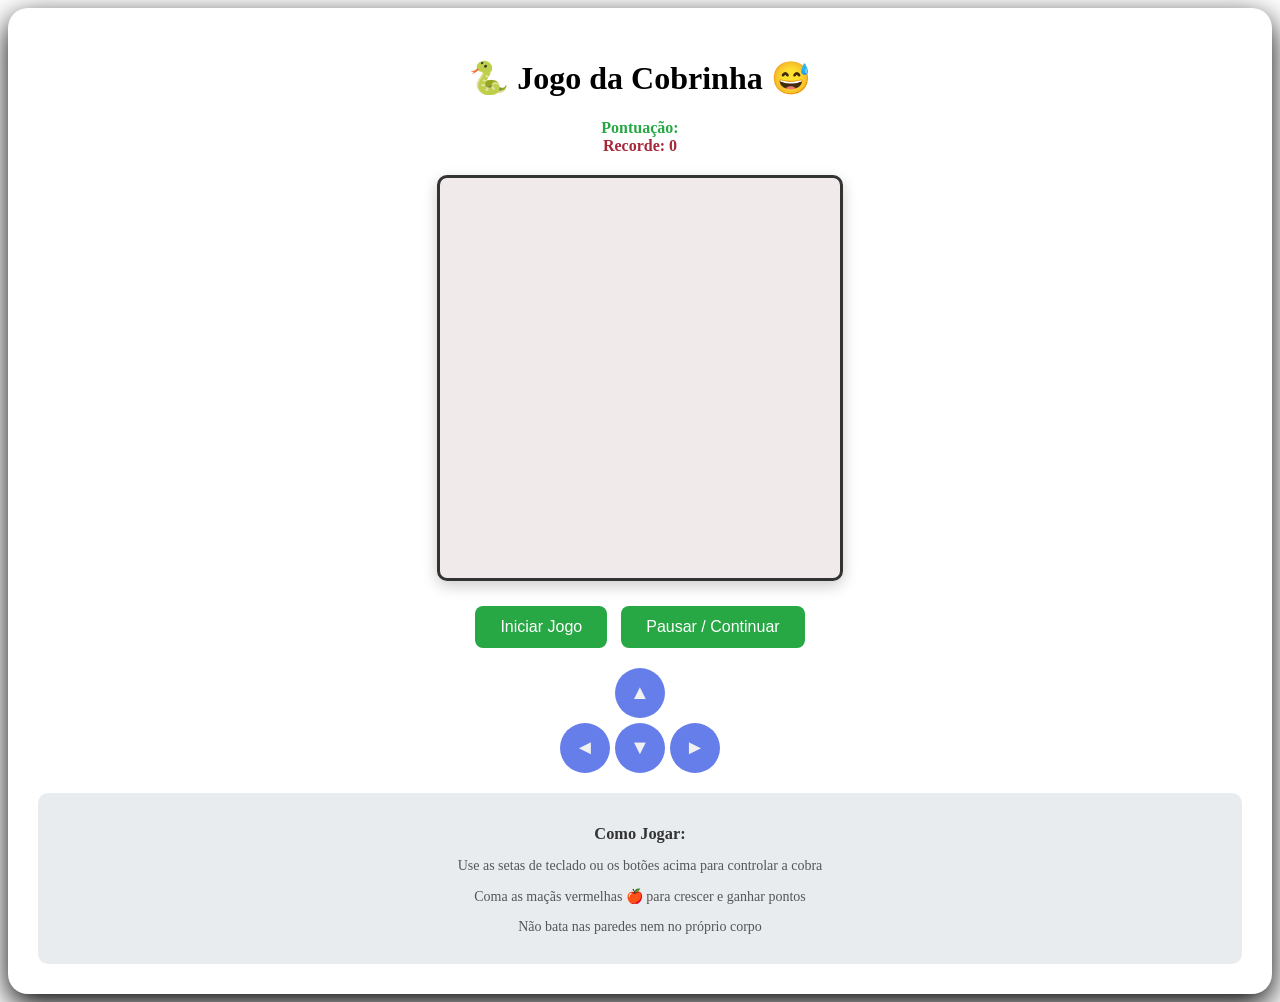
==== index.html @ 37aa1ed7 "ajustes visuais" ====
<!DOCTYPE html>

<html lang="pt-br">
    <head>
        <meta charset="UTF-8">
        <!--
             <meta charset> Define o conjunto de caracteres (enconding) 
             da página. UTF-8 garante que acentos e caracteres especiais
             apareçam corretamente.
        -->
        <meta name="viewport" content="width=device-width, initial-scale=1.0">
        
        <!--
        <meta viewport>:  esta tag é imortante para sites que devem funcionar
        em dispositivos móveis (celular). width-device -> garate que a
        largura da página vai ser adaptar à largura do dispositivo.
        initial-scale=1 -> não aplica zoom automático ao abrir a página. 
        Sem ela o celular vai tentar mostrar a página como se fosse um computador
        -->
        <title>Jogo da Cobrinha</title>

        <!--
        Estilos e CSS vão ficar abaixo desta linha - Próxima Aual
        -->

        <style>

            .container {
              text-align: center;  
              background-color: rgb(255, 255, 255);
              padding: 30px;
              border-radius: 20px;
              box-shadow: 0px 10px 30px black;
            }

            .info {
                font-size: 1em;
            }

            .pontuacao {
                font-weight: bold;
                color: #28a745;
            }

            .recorde {
                font-weight: bold;
                color: #a72839;  
            }

            #canvas{
                border: 3px solid #333;
                border-radius:  10px;
                background-color: #f1eaea;
                display: block;
                margin: 20px auto;
                box-shadow: 0px 5px 15px rgba(0, 0, 0, 0.2);
            }

            .controles {
                margin-top: 20px;
            }

            button {
                
                font-size: 16px;
                cursor: pointer;
                background-color: #28A745;

                padding: 12px 25px;
                color: white;
                border: none;
                border-radius: 8px;
                margin: 5px;
                transition: all 0.3s ease;
            }

            .teclas{
                display: grid;
                grid-template-columns: repeat(3, 50px);
                gap: 5px;
                justify-content: center;
                margin: 15px auto;
            }

            .tecla{
                width: 50px;
                height: 50px;
                background-color: #667eea;
                color: #F0F0F0;
                border: none;
                cursor: pointer;
                border-radius: 45px;
                font-size: 20px;
                display: flex;
                align-items: center;
                justify-content: center;
                font-weight: bold;
            }

            .tecla:active{
                background-color: #a72839;
            }

            .tecla.vazio{
                background-color: transparent;
                cursor: default;
            }

            .instrucoes {
                margin-top: 20px;
                padding: 15px;
                background-color: #e9ecef;
                border-radius: 10px;
                font-size: 14px;
                color: #555;
            }

            .instrucoes h3 {
                margin-bottom: 10px;
                color: #333;
            }

            /*   
            MEDIA QUERY - adaptação para celular
            É como definir renders diferentes para exibição em cinena (4K) vs 
            Celular na vertical
            */
            @media (max-width: 600px){
                h1 {
                    font-size: 1.8em;
                }
                .info {
                    font-size: 1em;
                }
            }

        </style>
    </head>
    <body>

        <div  class="container">
            <h1>&#128013;  Jogo da Cobrinha &#128517;</h1>

            <div class="info">

                <div class="pontuacao">
                    Pontuação: <span id="pontos"> </span>
                </div>

                <div class="recorde">
                    Recorde: <span id="recorde"> </span>
                </div>

            </div>
            <canvas id="canvas" width="400" height="400">
                <!--
                
                <canvas>: é um elemento especial para desenho 2D ou 3D. Por si só,
                é apenas um retângulo vazio. O JavaScript vai usar o "contexto 2D" 
                para desenhar a cobra, e comida, etc
                -->

            </canvas>

            <div  class="controles">
                
                <button onclick="iniciarJogo()">Iniciar Jogo</button>
                <button onclick="pausarJogo()">Pausar / Continuar</button>

            </div>

            <div class="teclas">

                <div class="tecla vazio"></div>
                <div class="tecla" onclick="mudarDirecao('cima')" >&#9650;</div>
                <div class="tecla vazio"></div>
                <div class="tecla" onclick="mudarDirecao('esquerda')" >&#9668;</div>
                <div class="tecla" onclick="mudarDirecao('baixo')" >&#9660;</div>
                <div class="tecla" onclick="mudarDirecao('direita')" >&#9658;</div>

            </div>

            <div class="instrucoes">
                <h3>Como Jogar:</h3>
                <p>Use as setas de teclado ou os botões acima para controlar a cobra</p>
                <p>Coma as maçãs vermelhas &#127822; para crescer e ganhar pontos</p>
                <p>Não bata nas paredes nem no próprio corpo</p>
            </div>

        </div>

        <script>

            //=============================
            // CONFIGURAÇÕES DO JOGO
            //=============================
            const canvas = document.getElementById('canvas');
            const ctx = canvas.getContext('2d');
            // tamanho de cada quadrado no jogo
            const tamanhoQuadrado = 20;
            // quantos quadrados cabem na largura e altura do espaço 2D
            const quantidadeQuadrados = canvas.width / tamanhoQuadrado;

            //============================
            // Variáveis do Jogo
            //============================
            let cobra;              // Array (vetor) que guarda as posições da cobra
            let direcao;            // Direção atual da cobra
            let proximaDirecao;     // Próxima direção (evita viradas impossíveis)
            let comida;             // Posição da comida
            let pontos;             // Pontuação atual
            let recorde;            // Melhor pontuação
            let jogoAtivo;          // Se o jogo está rodando
            let jogoPausado;        // Se o jogo está pausado
            let intervaloJogo;      // Controla a velocidade do jogo

            //==============================
            // Carregar recorde do Navegador
            //==============================
            recorde = localStorage.getItem('recordeCobrinha') || 0;
            document.getElementById('recorde').textContent = recorde;

            //==============================
            // Função para inicar o Jogo
            //==============================
            function iniciarJogo(){
                cobra = [
                    { x: 10, y: 10},
                    { x: 9,  y: 10},
                    { x: 8,  y: 10},
                ];

                direcao = 'direita';
                proximaDirecao = 'direita';
                pontos = 0;
                jogoAtivo = true;
                jogoPausado = false;

                document.getElementById('pontos').textContent = pontos;

                gerarComida();

                //Limpar o intervalo anterior se existir
                if(intervaloJogo){
                    clearInterval(intervaloJogo);
                }

                //executa a função atualizarJogo a cada 100 milisegundos
                intervaloJogo = setInterval(atualizarJogo, 400);
            }


            //===================================
            // FUNÇÃO PRINCIPAL DO JOGO ( LOOP )
            //===================================
            function atualizarJogo(){
               if(!jogoAtivo || jogoPausado){
                    return;
               }

               direcao = proximaDirecao;
                
               let cabeca = {...cobra[0]} 

               //Mover a cabeça na direção atual
               switch(direcao){
                    case 'cima':
                        cabeca.y--;
                        break;
                    
                    case 'baixo':
                        cabeca.y++;
                        break;

                    case 'esquerda':
                        cabeca.x--;
                        break;

                    case 'direita':
                        cabeca.x++;
                        break;
               }

               // verificar colisão com paredes (esquerda ou direita)
               if(cabeca.x < 0 || cabeca.x >= quantidadeQuadrados){
                    fimDeJogo();
                    return;
               }

               //verificar colisão com paredes (cima ou abaixo)
                if(cabeca.y < 0 || cabeca.y >= quantidadeQuadrados){
                    fimDeJogo();
                    return;
               }

               // verifica colisão com o próprio corpo
               for(let i = 0;  i < cobra.length; i++){
                    let pedacoCorpo = cobra[i];
                    
                     if(cabeca.x === pedacoCorpo.x && cabeca.y === pedacoCorpo.y){
                        fimDeJogo();
                        return;
                    }
               }

               // adiciona nova cabeça
               cobra.unshift(cabeca);
               if(cabeca.x === comida.x && cabeca.y === comida.y){
                    pontos = pontos + 1;

                    atualizarPainelPontos();
                    gerarComida();
               }else{
                  cobra.pop();
               }
               desenhar();                
            }

            //============================
            // ATUALIZA OS VALORES DO PAINEL DE PONTUAÇÃO + RECORD
            //============================
            function atualizarPainelPontos(){
                document.getElementById('pontos').textContent = pontos;
                atualizarRecordePontuacao();
            }

            //============================
            // ATUALIZA OS VALORES DO RECORD DE PONTUAÇÃO
            //============================
            function atualizarRecordePontuacao(){
                if(pontos > recorde){
                    document.getElementById('recorde').textContent = pontos;
                    localStorage.setItem('recordeCobrinha', pontos);
                }
            }
            
            
            //============================
            // FIM DE JOGO
            //============================
            function fimDeJogo(){
                jogoAtivo = false;
                
                clearInterval(intervaloJogo);

                //Desenhar mensagm de FIM DE JOGO
                ctx.fillStyle = 'rgba(0, 0, 0, 0.7)';
                ctx.fillRect(0, 0, canvas.width, canvas.height);

                ctx.fillStyle = 'white';
                ctx.font = 'bold 40px Arial';
                ctx.textAlign = 'center';
                ctx.fillText('FIM DE JOGO', canvas.width / 2, canvas.height / 2);

                ctx.font = '20px Arial';
                ctx.fillText(`Pontuação: ${pontos}`, canvas.width / 2, (canvas.height / 2) + 50);
            }

            //=============================
            //FUNÇÃO PARA DESENHAR OS ELEMENTOS VISUAIS DO JOGO
            //=============================
            function desenhar(){
                // PASSO 1
                //Limpar o fundo do Canvas
                ctx.fillStyle = '#f0f0f0';
                ctx.fillRect(0, 0, canvas.width, canvas.height);

                // PASSO 2
                // Desenhar a grade (linhas de referência)
                ctx.strokeStyle = '#e0e0e0';
                ctx.lineWidth = 0.5;

                for(let i = 0; i <= quantidadeQuadrados; i++){
                        //Linha vertical
                        ctx.beginPath();
                        ctx.moveTo(i * tamanhoQuadrado, 0);
                        ctx.lineTo(i * tamanhoQuadrado, canvas.height);
                        ctx.stroke();

                        //Linha horizontal
                        ctx.beginPath();
                        ctx.moveTo(0, i * tamanhoQuadrado);
                        ctx.lineTo(canvas.width, i * tamanhoQuadrado);
                        ctx.stroke();
                } 

                // ----- PASSO 3: Desenhar a cobra ---------------------
                // forEach: outra forma de percorrer um array
                // "Para cada pedaço da cobra, faça..."
                cobra.forEach( (pedaco, indice) => {

                    let cor_do_pedaco = '#4CAF50';
                    if(indice === 0){
                        cor_do_pedaco = '#2d5016';
                    }
                    ctx.fillStyle = cor_do_pedaco;

                    ctx.fillRect(
                        pedaco.x * tamanhoQuadrado + 1,
                        pedaco.y * tamanhoQuadrado + 1,
                        tamanhoQuadrado -2,
                        tamanhoQuadrado -2
                    );

                    //Brilho (efeito de luz) - pequeno retangulo branco semi-transparente
                    ctx.fillStyle = 'rgba(255, 255, 255, 0.3)';
                    ctx.fillRect(
                        pedaco.x * tamanhoQuadrado + 2,
                        pedaco.y * tamanhoQuadrado + 2,
                        tamanhoQuadrado / 2,
                        tamanhoQuadrado / 2
                    );
                });


               //----  PASSO 4 - Desenhar a comida (círculo vermelho)
               ctx.fillStyle = '#dc3545';
               ctx.beginPath();
               ctx.arc(
                    comida.x * tamanhoQuadrado + tamanhoQuadrado / 2,
                    comida.y * tamanhoQuadrado + tamanhoQuadrado / 2,
                    tamanhoQuadrado / 2 - 2,
                    0,
                    Math.PI * 2
               );

                ctx.fill();
            }

            //=============================
            //==== GERAR COMIDA
            //=============================
            function gerarComida(){
                let posicaoValida = false;

                while(!posicaoValida){
                    //gera uma posição aleatória para a comida
                    comida = {
                        x : Math.floor(Math.random() * quantidadeQuadrados),
                        y : Math.floor(Math.random() * quantidadeQuadrados)
                    }

                    //verificar se a comida não está em cima da cobra
                    posicaoValida = true;
                    
                    for(let pedaco of cobra){
                        if(comida.x === pedaco.x && comida.y === pedaco.y ){
                            posicaoValida = false;
                            break;
                        }
                    }
                }
            }

            //============================
            //=====  MUDA A DIREÇÃO DA COBRA - CIMA, BAIXO, ESQUE, DIREI
            //=============================
            function mudarDirecao(novaDirecao){
              
                if(novaDirecao === 'cima'    &&  direcao !== 'baixo'){
                    proximaDirecao = 'cima';
                }

                if(novaDirecao === 'baixo'    &&  direcao !== 'cima'){
                    proximaDirecao = 'baixo';
                }

                if(novaDirecao === 'esquerda'    &&  direcao !== 'direita'){
                    proximaDirecao = 'esquerda';
                }

                if(novaDirecao === 'direita'    &&  direcao !== 'esquerda'){
                    proximaDirecao = 'direita';
                }
            }
            

            //============================
            //==== PAUSAR O JOGO
            //============================
            function pausarJogo(){
                if(!jogoAtivo){
                    return;
                }

                jogoPausado = !jogoPausado;

                if(jogoPausado){
                    clearInterval(intervaloJogo);

                    ctx.fillStyle = 'rgba(0, 0, 0, 0.7)';
                    ctx.fillRect(0, 0, canvas.width, canvas.height);

                    ctx.fillStyle = 'white';
                    ctx.font = '30px Arial';
                    ctx.textAlign = 'center';
                    ctx.fillText('PAUSADO!', canvas.width/2, canvas.height/2); 
                    
                }else{
                    intervaloJogo = setInterval(atualizarJogo, 400);
                }
            }

            //===========================
            //==== CONTROLE DE TECLADO
            //===========================
           document.addEventListener('keydown', function(event){
               
                if(event.key === 'ArrowDown'){
                    event.preventDefault();
                    mudarDirecao('baixo');
                }else if(event.key === 'ArrowUp'){
                    event.preventDefault();
                    mudarDirecao('cima');
                }else if(event.key === 'ArrowLeft'){
                    event.preventDefault();
                    mudarDirecao('esquerda');
                }else if(event.key === 'ArrowRight'){
                    event.preventDefault();
                    mudarDirecao('direita');
                }else if(event.key === ' '){
                    event.preventDefault();
                    pausarJogo();
                }
           });


        </script>

    </body>
</html>
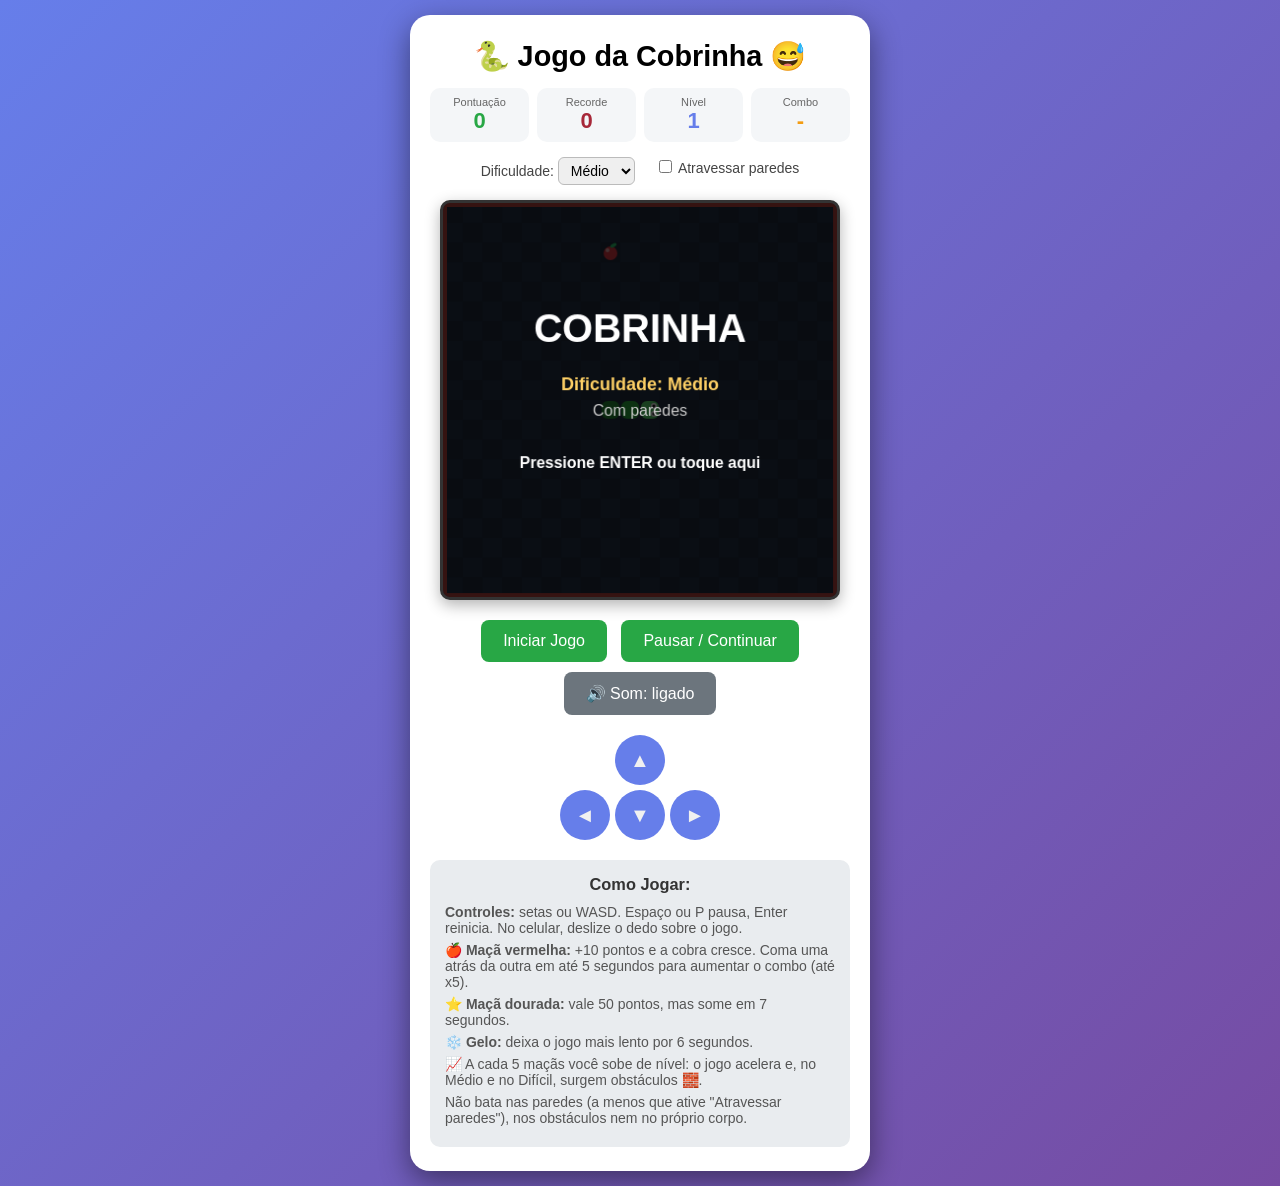
==== commit 96faeb5a: "versão claude code" ====
--- a/index.html
+++ b/index.html
@@ -3,78 +3,141 @@
 <html lang="pt-br">
     <head>
         <meta charset="UTF-8">
+        <meta name="viewport" content="width=device-width, initial-scale=1.0">
         <!--
-             <meta charset> Define o conjunto de caracteres (enconding) 
-             da página. UTF-8 garante que acentos e caracteres especiais
-             apareçam corretamente.
-        -->
-        <meta name="viewport" content="width=device-width, initial-scale=1.0">
-        
-        <!--
-        <meta viewport>:  esta tag é imortante para sites que devem funcionar
-        em dispositivos móveis (celular). width-device -> garate que a
-        largura da página vai ser adaptar à largura do dispositivo.
-        initial-scale=1 -> não aplica zoom automático ao abrir a página. 
-        Sem ela o celular vai tentar mostrar a página como se fosse um computador
+        <meta viewport>: importante para sites que funcionam em celular.
+        width=device-width -> a largura da página acompanha a do dispositivo.
+        initial-scale=1    -> sem zoom automático ao abrir a página.
         -->
         <title>Jogo da Cobrinha</title>
 
-        <!--
-        Estilos e CSS vão ficar abaixo desta linha - Próxima Aual
-        -->
-
         <style>
 
+            * {
+                box-sizing: border-box;
+            }
+
+            body {
+                margin: 0;
+                padding: 15px;
+                min-height: 100vh;
+                font-family: 'Segoe UI', Arial, sans-serif;
+                background: linear-gradient(135deg, #667eea, #764ba2);
+                display: flex;
+                justify-content: center;
+                align-items: flex-start;
+            }
+
             .container {
-              text-align: center;  
-              background-color: rgb(255, 255, 255);
-              padding: 30px;
-              border-radius: 20px;
-              box-shadow: 0px 10px 30px black;
-            }
-
+                width: 100%;
+                max-width: 460px;
+                text-align: center;
+                background-color: rgb(255, 255, 255);
+                padding: 24px 20px;
+                border-radius: 20px;
+                box-shadow: 0px 10px 30px rgba(0, 0, 0, 0.45);
+            }
+
+            h1 {
+                margin: 0 0 15px;
+                font-size: 1.8em;
+            }
+
+            /* ---------- PAINEL DE INFORMAÇÕES ---------- */
             .info {
-                font-size: 1em;
-            }
-
-            .pontuacao {
+                display: grid;
+                grid-template-columns: repeat(4, 1fr);
+                gap: 8px;
+            }
+
+            .card {
+                background-color: #f4f6f8;
+                border-radius: 10px;
+                padding: 8px 4px;
+                display: flex;
+                flex-direction: column;
+            }
+
+            .card .rotulo {
+                font-size: 11px;
+                color: #666;
+            }
+
+            .card .valor {
+                font-size: 22px;
                 font-weight: bold;
-                color: #28a745;
-            }
-
-            .recorde {
-                font-weight: bold;
-                color: #a72839;  
-            }
-
-            #canvas{
+            }
+
+            .pontuacao .valor { color: #28a745; }
+            .recorde   .valor { color: #a72839; }
+            .nivel     .valor { color: #667eea; }
+            .combo     .valor { color: #f39c12; }
+
+            /* ---------- CONFIGURAÇÕES ---------- */
+            .config {
+                display: flex;
+                flex-wrap: wrap;
+                justify-content: center;
+                gap: 10px 20px;
+                margin-top: 15px;
+                font-size: 14px;
+                color: #444;
+            }
+
+            .config select {
+                padding: 4px 8px;
+                border-radius: 6px;
+                border: 1px solid #bbb;
+                font-size: 14px;
+            }
+
+            /* ---------- CANVAS ---------- */
+            #canvas {
+                width: 100%;
+                max-width: 400px;
+                height: auto;
+                aspect-ratio: 1 / 1;
                 border: 3px solid #333;
-                border-radius:  10px;
-                background-color: #f1eaea;
+                border-radius: 10px;
+                background-color: #1f2d3d;
                 display: block;
-                margin: 20px auto;
-                box-shadow: 0px 5px 15px rgba(0, 0, 0, 0.2);
-            }
-
+                margin: 15px auto;
+                box-shadow: 0px 5px 15px rgba(0, 0, 0, 0.3);
+                touch-action: none;   /* permite deslizar o dedo sem rolar a página */
+            }
+
+            /* ---------- BOTÕES ---------- */
             .controles {
-                margin-top: 20px;
+                margin-top: 10px;
             }
 
             button {
-                
                 font-size: 16px;
                 cursor: pointer;
                 background-color: #28A745;
-
-                padding: 12px 25px;
+                padding: 12px 22px;
                 color: white;
                 border: none;
                 border-radius: 8px;
                 margin: 5px;
-                transition: all 0.3s ease;
-            }
-
-            .teclas{
+                transition: all 0.2s ease;
+            }
+
+            button:hover {
+                filter: brightness(1.1);
+            }
+
+            button:focus-visible {
+                outline: 3px solid #667eea;
+                outline-offset: 2px;
+            }
+
+            button.secundario {
+                background-color: #6c757d;
+            }
+
+            /* ---------- TECLADO NA TELA ---------- */
+            .teclas {
                 display: grid;
                 grid-template-columns: repeat(3, 50px);
                 gap: 5px;
@@ -82,30 +145,33 @@
                 margin: 15px auto;
             }
 
-            .tecla{
+            .tecla {
                 width: 50px;
                 height: 50px;
+                padding: 0;
+                margin: 0;
                 background-color: #667eea;
                 color: #F0F0F0;
-                border: none;
-                cursor: pointer;
                 border-radius: 45px;
                 font-size: 20px;
                 display: flex;
                 align-items: center;
                 justify-content: center;
                 font-weight: bold;
-            }
-
-            .tecla:active{
+                touch-action: manipulation;
+                user-select: none;
+            }
+
+            .tecla:active {
                 background-color: #a72839;
             }
 
-            .tecla.vazio{
+            .tecla.vazio {
                 background-color: transparent;
                 cursor: default;
             }
 
+            /* ---------- INSTRUÇÕES ---------- */
             .instrucoes {
                 margin-top: 20px;
                 padding: 15px;
@@ -113,24 +179,30 @@
                 border-radius: 10px;
                 font-size: 14px;
                 color: #555;
+                text-align: left;
             }
 
             .instrucoes h3 {
-                margin-bottom: 10px;
+                margin: 0 0 10px;
                 color: #333;
-            }
-
-            /*   
-            MEDIA QUERY - adaptação para celular
-            É como definir renders diferentes para exibição em cinena (4K) vs 
-            Celular na vertical
-            */
+                text-align: center;
+            }
+
+            .instrucoes p {
+                margin: 6px 0;
+            }
+
+            /* MEDIA QUERY - adaptação para celular */
             @media (max-width: 600px){
                 h1 {
-                    font-size: 1.8em;
-                }
-                .info {
-                    font-size: 1em;
+                    font-size: 1.5em;
+                }
+                .card .valor {
+                    font-size: 18px;
+                }
+                button {
+                    padding: 10px 16px;
+                    font-size: 15px;
                 }
             }
 
@@ -138,55 +210,69 @@
     </head>
     <body>
 
-        <div  class="container">
-            <h1>&#128013;  Jogo da Cobrinha &#128517;</h1>
+        <div class="container">
+            <h1>&#128013; Jogo da Cobrinha &#128517;</h1>
 
             <div class="info">
-
-                <div class="pontuacao">
-                    Pontuação: <span id="pontos"> </span>
+                <div class="card pontuacao">
+                    <span class="rotulo">Pontuação</span>
+                    <span class="valor" id="pontos">0</span>
                 </div>
-
-                <div class="recorde">
-                    Recorde: <span id="recorde"> </span>
+                <div class="card recorde">
+                    <span class="rotulo">Recorde</span>
+                    <span class="valor" id="recorde">0</span>
                 </div>
-
+                <div class="card nivel">
+                    <span class="rotulo">Nível</span>
+                    <span class="valor" id="nivel">1</span>
+                </div>
+                <div class="card combo">
+                    <span class="rotulo">Combo</span>
+                    <span class="valor" id="combo">-</span>
+                </div>
             </div>
-            <canvas id="canvas" width="400" height="400">
-                <!--
-                
-                <canvas>: é um elemento especial para desenho 2D ou 3D. Por si só,
-                é apenas um retângulo vazio. O JavaScript vai usar o "contexto 2D" 
-                para desenhar a cobra, e comida, etc
-                -->
-
-            </canvas>
-
-            <div  class="controles">
-                
-                <button onclick="iniciarJogo()">Iniciar Jogo</button>
-                <button onclick="pausarJogo()">Pausar / Continuar</button>
-
+
+            <div class="config">
+                <label>
+                    Dificuldade:
+                    <select id="dificuldade">
+                        <option value="facil">Fácil</option>
+                        <option value="medio" selected>Médio</option>
+                        <option value="dificil">Difícil</option>
+                    </select>
+                </label>
+                <label>
+                    <input type="checkbox" id="atravessar">
+                    Atravessar paredes
+                </label>
             </div>
 
+            <canvas id="canvas" width="400" height="400"></canvas>
+
+            <div class="controles">
+                <button id="btnIniciar">Iniciar Jogo</button>
+                <button id="btnPausar">Pausar / Continuar</button>
+                <button id="btnSom" class="secundario">&#128266; Som: ligado</button>
+            </div>
+
             <div class="teclas">
-
                 <div class="tecla vazio"></div>
-                <div class="tecla" onclick="mudarDirecao('cima')" >&#9650;</div>
+                <button class="tecla" data-dir="cima"     aria-label="Cima">&#9650;</button>
                 <div class="tecla vazio"></div>
-                <div class="tecla" onclick="mudarDirecao('esquerda')" >&#9668;</div>
-                <div class="tecla" onclick="mudarDirecao('baixo')" >&#9660;</div>
-                <div class="tecla" onclick="mudarDirecao('direita')" >&#9658;</div>
-
+                <button class="tecla" data-dir="esquerda" aria-label="Esquerda">&#9668;</button>
+                <button class="tecla" data-dir="baixo"    aria-label="Baixo">&#9660;</button>
+                <button class="tecla" data-dir="direita"  aria-label="Direita">&#9658;</button>
             </div>
 
             <div class="instrucoes">
                 <h3>Como Jogar:</h3>
-                <p>Use as setas de teclado ou os botões acima para controlar a cobra</p>
-                <p>Coma as maçãs vermelhas &#127822; para crescer e ganhar pontos</p>
-                <p>Não bata nas paredes nem no próprio corpo</p>
+                <p><strong>Controles:</strong> setas ou WASD. Espaço ou P pausa, Enter reinicia. No celular, deslize o dedo sobre o jogo.</p>
+                <p>&#127822; <strong>Maçã vermelha:</strong> +10 pontos e a cobra cresce. Coma uma atrás da outra em até 5 segundos para aumentar o combo (até x5).</p>
+                <p>&#11088; <strong>Maçã dourada:</strong> vale 50 pontos, mas some em 7 segundos.</p>
+                <p>&#10052;&#65039; <strong>Gelo:</strong> deixa o jogo mais lento por 6 segundos.</p>
+                <p>&#128200; A cada 5 maçãs você sobe de nível: o jogo acelera e, no Médio e no Difícil, surgem obstáculos &#129521;.</p>
+                <p>Não bata nas paredes (a menos que ative "Atravessar paredes"), nos obstáculos nem no próprio corpo.</p>
             </div>
-
         </div>
 
         <script>
@@ -196,334 +282,949 @@
             //=============================
             const canvas = document.getElementById('canvas');
             const ctx = canvas.getContext('2d');
-            // tamanho de cada quadrado no jogo
-            const tamanhoQuadrado = 20;
-            // quantos quadrados cabem na largura e altura do espaço 2D
-            const quantidadeQuadrados = canvas.width / tamanhoQuadrado;
-
-            //============================
-            // Variáveis do Jogo
-            //============================
-            let cobra;              // Array (vetor) que guarda as posições da cobra
-            let direcao;            // Direção atual da cobra
-            let proximaDirecao;     // Próxima direção (evita viradas impossíveis)
-            let comida;             // Posição da comida
-            let pontos;             // Pontuação atual
-            let recorde;            // Melhor pontuação
-            let jogoAtivo;          // Se o jogo está rodando
-            let jogoPausado;        // Se o jogo está pausado
-            let intervaloJogo;      // Controla a velocidade do jogo
-
-            //==============================
-            // Carregar recorde do Navegador
-            //==============================
-            recorde = localStorage.getItem('recordeCobrinha') || 0;
-            document.getElementById('recorde').textContent = recorde;
-
-            //==============================
-            // Função para inicar o Jogo
-            //==============================
+
+            const tamanhoQuadrado = 20;                       // tamanho de cada quadrado
+            const tamanhoCanvas = 400;                        // tamanho "lógico" do desenho
+            const quantidadeQuadrados = tamanhoCanvas / tamanhoQuadrado;
+
+            // Deixa o desenho nítido em telas de alta densidade (retina / celulares)
+            const dpr = window.devicePixelRatio || 1;
+            canvas.width = tamanhoCanvas * dpr;
+            canvas.height = tamanhoCanvas * dpr;
+            ctx.scale(dpr, dpr);
+
+            // Regras de jogabilidade
+            const MACAS_POR_NIVEL   = 5;      // maçãs necessárias para subir de nível
+            const VELOCIDADE_MINIMA = 60;     // intervalo mínimo (ms) entre movimentos
+            const JANELA_COMBO      = 5000;   // tempo (ms) para manter o combo
+            const COMBO_MAXIMO      = 5;
+            const DURACAO_ESPECIAL  = 7000;   // tempo (ms) que a maçã dourada / gelo ficam na tela
+            const DURACAO_LENTO     = 6000;   // duração (ms) do efeito de gelo
+            const MAX_OBSTACULOS    = 25;
+
+            // Níveis de dificuldade
+            // velocidadeInicial = ms entre movimentos (menor = mais rápido)
+            const DIFICULDADES = {
+                facil:   { nome: 'Fácil',   velocidadeInicial: 220, passoVelocidade: 12, multiplicador: 1,   obstaculosPorNivel: 0 },
+                medio:   { nome: 'Médio',   velocidadeInicial: 160, passoVelocidade: 12, multiplicador: 1.5, obstaculosPorNivel: 1 },
+                dificil: { nome: 'Difícil', velocidadeInicial: 110, passoVelocidade: 10, multiplicador: 2,   obstaculosPorNivel: 2 }
+            };
+
+            const opostas = { cima: 'baixo', baixo: 'cima', esquerda: 'direita', direita: 'esquerda' };
+
+            const mapaTeclas = {
+                ArrowUp: 'cima', ArrowDown: 'baixo', ArrowLeft: 'esquerda', ArrowRight: 'direita',
+                w: 'cima', s: 'baixo', a: 'esquerda', d: 'direita'
+            };
+
+            //============================
+            // ELEMENTOS DA PÁGINA
+            //============================
+            const elPontos = document.getElementById('pontos');
+            const elRecorde = document.getElementById('recorde');
+            const elNivel = document.getElementById('nivel');
+            const elCombo = document.getElementById('combo');
+            const selDificuldade = document.getElementById('dificuldade');
+            const chkAtravessar = document.getElementById('atravessar');
+            const btnSom = document.getElementById('btnSom');
+
+            //============================
+            // VARIÁVEIS DO JOGO
+            //============================
+            let cobra;               // Array com as posições da cobra
+            let direcao;             // Direção atual
+            let filaDirecoes;        // Fila de comandos (até 2) - não perde cliques rápidos
+            let comida;              // Maçã vermelha
+            let especial;            // Maçã dourada ou gelo (ou null)
+            let obstaculos;          // Array de blocos
+            let pontos;
+            let nivel;
+            let macasComidas;
+            let combo;
+            let tempoDesdeComida;    // ms desde a última maçã (para o combo)
+            let efeitoLento;         // ms restantes do efeito de gelo
+            let recorde = 0;
+            let recordeBatido;       // true se bateu o recorde nesta partida
+
+            // 'inicial' | 'jogando' | 'pausado' | 'fim' | 'vitoria'
+            let estado = 'inicial';
+
+            let dificuldadeAtual = DIFICULDADES.medio;
+            let atravessarParedes = false;
+
+            // Controle do loop
+            let acumulador = 0;
+            let ultimoTempo = 0;
+
+            // Efeitos visuais
+            let particulas = [];
+            let textosFlutuantes = [];
+            let avisoNivel = 0;
+            let tremor = 0;
+
+            //============================
+            // RECORDE (um por dificuldade/modo)
+            //============================
+            function chaveRecorde(){
+                return 'recordeCobrinha_' + selDificuldade.value + (chkAtravessar.checked ? '_livre' : '');
+            }
+
+            function lerRecorde(){
+                try {
+                    return parseInt(localStorage.getItem(chaveRecorde()), 10) || 0;
+                } catch (erro) {
+                    return 0;   // localStorage pode estar bloqueado (modo privado)
+                }
+            }
+
+            function salvarRecorde(){
+                try {
+                    localStorage.setItem(chaveRecorde(), String(recorde));
+                } catch (erro) {
+                    // sem problemas, apenas não salva
+                }
+            }
+
+            //============================
+            // SONS (Web Audio API - sem arquivos externos)
+            //============================
+            let audioCtx = null;
+            let somLigado = true;
+
+            function tocarSom(freq, duracao = 0.1, tipo = 'square', volume = 0.05, freqFinal = null){
+                if(!somLigado){
+                    return;
+                }
+                try {
+                    if(!audioCtx){
+                        audioCtx = new (window.AudioContext || window.webkitAudioContext)();
+                    }
+                    if(audioCtx.state === 'suspended'){
+                        audioCtx.resume();
+                    }
+                    const agora = audioCtx.currentTime;
+                    const osc = audioCtx.createOscillator();
+                    const ganho = audioCtx.createGain();
+
+                    osc.type = tipo;
+                    osc.frequency.setValueAtTime(freq, agora);
+                    if(freqFinal){
+                        osc.frequency.exponentialRampToValueAtTime(freqFinal, agora + duracao);
+                    }
+                    ganho.gain.setValueAtTime(volume, agora);
+                    ganho.gain.exponentialRampToValueAtTime(0.0001, agora + duracao);
+
+                    osc.connect(ganho);
+                    ganho.connect(audioCtx.destination);
+                    osc.start(agora);
+                    osc.stop(agora + duracao);
+                } catch (erro) {
+                    // navegador sem suporte a áudio: ignora
+                }
+            }
+
+            function tocarSequencia(notas, tipo = 'triangle'){
+                notas.forEach((freq, i) => {
+                    setTimeout(() => tocarSom(freq, 0.12, tipo, 0.06), i * 90);
+                });
+            }
+
+            //============================
+            // PREPARAR / INICIAR O JOGO
+            //============================
+            function prepararJogo(){
+                dificuldadeAtual = DIFICULDADES[selDificuldade.value];
+                atravessarParedes = chkAtravessar.checked;
+
+                cobra = [
+                    { x: 10, y: 10 },
+                    { x: 9,  y: 10 },
+                    { x: 8,  y: 10 }
+                ];
+                direcao = 'direita';
+                filaDirecoes = [];
+                obstaculos = [];
+                comida = null;
+                especial = null;
+
+                pontos = 0;
+                nivel = 1;
+                macasComidas = 0;
+                combo = 0;
+                tempoDesdeComida = Infinity;
+                efeitoLento = 0;
+                recordeBatido = false;
+
+                particulas = [];
+                textosFlutuantes = [];
+                avisoNivel = 0;
+                tremor = 0;
+                acumulador = 0;
+
+                recorde = lerRecorde();
+                gerarComida();
+                atualizarPainel();
+            }
+
             function iniciarJogo(){
-                cobra = [
-                    { x: 10, y: 10},
-                    { x: 9,  y: 10},
-                    { x: 8,  y: 10},
-                ];
-
-                direcao = 'direita';
-                proximaDirecao = 'direita';
-                pontos = 0;
-                jogoAtivo = true;
-                jogoPausado = false;
-
-                document.getElementById('pontos').textContent = pontos;
-
-                gerarComida();
-
-                //Limpar o intervalo anterior se existir
-                if(intervaloJogo){
-                    clearInterval(intervaloJogo);
-                }
-
-                //executa a função atualizarJogo a cada 100 milisegundos
-                intervaloJogo = setInterval(atualizarJogo, 400);
-            }
-
+                prepararJogo();
+                estado = 'jogando';
+                tocarSom(440, 0.1, 'square', 0.05, 660);
+            }
+
+            function voltarParaTelaInicial(){
+                prepararJogo();
+                estado = 'inicial';
+            }
 
             //===================================
-            // FUNÇÃO PRINCIPAL DO JOGO ( LOOP )
+            // VELOCIDADE (calculada a partir do nível)
+            //===================================
+            function velocidadeBase(){
+                const v = dificuldadeAtual.velocidadeInicial - (nivel - 1) * dificuldadeAtual.passoVelocidade;
+                return Math.max(VELOCIDADE_MINIMA, v);   // nunca fica rápido demais (bug do original)
+            }
+
+            function intervaloAtual(){
+                return velocidadeBase() * (efeitoLento > 0 ? 1.7 : 1);
+            }
+
+            //===================================
+            // LOOP PRINCIPAL (requestAnimationFrame + acumulador de tempo)
+            //===================================
+            function loop(tempo){
+                requestAnimationFrame(loop);
+
+                // limita o dt para não "pular" tempo quando a aba fica em segundo plano
+                const dt = Math.min(tempo - ultimoTempo, 100);
+                ultimoTempo = tempo;
+
+                if(estado === 'jogando'){
+                    atualizarTempos(dt);
+
+                    acumulador += dt;
+                    let intervalo = intervaloAtual();
+                    while(acumulador >= intervalo && estado === 'jogando'){
+                        acumulador -= intervalo;
+                        atualizarJogo();
+                        intervalo = intervaloAtual();
+                    }
+                }
+
+                if(estado !== 'pausado'){
+                    atualizarEfeitosVisuais(dt);
+                }
+
+                desenhar();
+            }
+
+            // Cronômetros que só correm enquanto o jogo está rodando (pausa congela tudo)
+            function atualizarTempos(dt){
+                tempoDesdeComida += dt;
+
+                if(combo > 0 && tempoDesdeComida > JANELA_COMBO){
+                    combo = 0;
+                    atualizarPainel();
+                }
+
+                if(especial){
+                    especial.tempoRestante -= dt;
+                    if(especial.tempoRestante <= 0){
+                        especial = null;
+                    }
+                }
+
+                if(efeitoLento > 0){
+                    efeitoLento = Math.max(0, efeitoLento - dt);
+                }
+            }
+
+            function atualizarEfeitosVisuais(dt){
+                particulas.forEach(p => {
+                    p.x += p.vx * dt;
+                    p.y += p.vy * dt;
+                    p.vida -= dt;
+                });
+                particulas = particulas.filter(p => p.vida > 0);
+
+                textosFlutuantes.forEach(t => {
+                    t.y -= 0.03 * dt;
+                    t.vida -= dt;
+                });
+                textosFlutuantes = textosFlutuantes.filter(t => t.vida > 0);
+
+                if(avisoNivel > 0){
+                    avisoNivel -= dt;
+                }
+                tremor *= 0.9;
+            }
+
+            //===================================
+            // ATUALIZAR O JOGO (um "passo" da cobra)
             //===================================
             function atualizarJogo(){
-               if(!jogoAtivo || jogoPausado){
-                    return;
-               }
-
-               direcao = proximaDirecao;
-                
-               let cabeca = {...cobra[0]} 
-
-               //Mover a cabeça na direção atual
-               switch(direcao){
-                    case 'cima':
-                        cabeca.y--;
-                        break;
-                    
-                    case 'baixo':
-                        cabeca.y++;
-                        break;
-
-                    case 'esquerda':
-                        cabeca.x--;
-                        break;
-
-                    case 'direita':
-                        cabeca.x++;
-                        break;
-               }
-
-               // verificar colisão com paredes (esquerda ou direita)
-               if(cabeca.x < 0 || cabeca.x >= quantidadeQuadrados){
+                // pega o próximo comando da fila (se houver)
+                if(filaDirecoes.length > 0){
+                    direcao = filaDirecoes.shift();
+                }
+
+                const cabeca = { ...cobra[0] };
+
+                switch(direcao){
+                    case 'cima':     cabeca.y--; break;
+                    case 'baixo':    cabeca.y++; break;
+                    case 'esquerda': cabeca.x--; break;
+                    case 'direita':  cabeca.x++; break;
+                }
+
+                // paredes: atravessa (modo livre) ou perde
+                if(atravessarParedes){
+                    cabeca.x = (cabeca.x + quantidadeQuadrados) % quantidadeQuadrados;
+                    cabeca.y = (cabeca.y + quantidadeQuadrados) % quantidadeQuadrados;
+                }else if(cabeca.x < 0 || cabeca.x >= quantidadeQuadrados ||
+                         cabeca.y < 0 || cabeca.y >= quantidadeQuadrados){
                     fimDeJogo();
                     return;
-               }
-
-               //verificar colisão com paredes (cima ou abaixo)
-                if(cabeca.y < 0 || cabeca.y >= quantidadeQuadrados){
+                }
+
+                // colisão com obstáculos
+                if(obstaculos.some(o => o.x === cabeca.x && o.y === cabeca.y)){
                     fimDeJogo();
                     return;
-               }
-
-               // verifica colisão com o próprio corpo
-               for(let i = 0;  i < cobra.length; i++){
-                    let pedacoCorpo = cobra[i];
-                    
-                     if(cabeca.x === pedacoCorpo.x && cabeca.y === pedacoCorpo.y){
-                        fimDeJogo();
-                        return;
-                    }
-               }
-
-               // adiciona nova cabeça
-               cobra.unshift(cabeca);
-               if(cabeca.x === comida.x && cabeca.y === comida.y){
-                    pontos = pontos + 1;
-
-                    atualizarPainelPontos();
-                    gerarComida();
-               }else{
-                  cobra.pop();
-               }
-               desenhar();                
-            }
-
-            //============================
-            // ATUALIZA OS VALORES DO PAINEL DE PONTUAÇÃO + RECORD
-            //============================
-            function atualizarPainelPontos(){
-                document.getElementById('pontos').textContent = pontos;
-                atualizarRecordePontuacao();
-            }
-
-            //============================
-            // ATUALIZA OS VALORES DO RECORD DE PONTUAÇÃO
-            //============================
-            function atualizarRecordePontuacao(){
+                }
+
+                // o que a cabeça encontrou?
+                const comeuComum = comida && cabeca.x === comida.x && cabeca.y === comida.y;
+                const comeuEspecial = especial && cabeca.x === especial.x && cabeca.y === especial.y;
+                const cresce = comeuComum || (comeuEspecial && especial.tipo === 'dourada');
+
+                // colisão com o próprio corpo.
+                // Se a cobra não vai crescer, a ponta do rabo sai do lugar, então pode ser pisada.
+                const corpo = cresce ? cobra : cobra.slice(0, -1);
+                if(corpo.some(p => p.x === cabeca.x && p.y === cabeca.y)){
+                    fimDeJogo();
+                    return;
+                }
+
+                cobra.unshift(cabeca);
+                if(!cresce){
+                    cobra.pop();
+                }
+
+                if(comeuComum){
+                    processarComidaComum(cabeca);
+                }
+                if(comeuEspecial){
+                    processarEspecial(cabeca);
+                }
+            }
+
+            //===================================
+            // COMIDA, PONTOS, COMBO E NÍVEIS
+            //===================================
+            function processarComidaComum(cabeca){
+                // combo: comer rápido multiplica os pontos
+                if(tempoDesdeComida <= JANELA_COMBO){
+                    combo = Math.min(combo + 1, COMBO_MAXIMO);
+                }else{
+                    combo = 1;
+                }
+                tempoDesdeComida = 0;
+
+                const ganho = Math.round(10 * dificuldadeAtual.multiplicador) * combo;
+                adicionarPontos(ganho, cabeca.x, cabeca.y);
+                criarParticulas(cabeca.x, cabeca.y, '#ff6b6b', 12);
+                tocarSom(520 + combo * 60, 0.09, 'square', 0.05, 780 + combo * 60);
+
+                macasComidas++;
+                if(macasComidas % MACAS_POR_NIVEL === 0){
+                    subirNivel();
+                }
+
+                gerarComida();
+                sortearEspecial();
+            }
+
+            function processarEspecial(cabeca){
+                const item = especial;
+                especial = null;
+
+                if(item.tipo === 'dourada'){
+                    adicionarPontos(Math.round(50 * dificuldadeAtual.multiplicador), cabeca.x, cabeca.y);
+                    criarParticulas(cabeca.x, cabeca.y, '#ffd700', 22);
+                    tocarSequencia([880, 1109, 1319]);
+                }else{
+                    adicionarPontos(Math.round(20 * dificuldadeAtual.multiplicador), cabeca.x, cabeca.y);
+                    efeitoLento = DURACAO_LENTO;
+                    criarParticulas(cabeca.x, cabeca.y, '#4cc9f0', 18);
+                    tocarSequencia([1200, 900, 600], 'sine');
+                }
+            }
+
+            function adicionarPontos(quantidade, x, y){
+                pontos += quantidade;
+
+                textosFlutuantes.push({
+                    texto: '+' + quantidade,
+                    x: x * tamanhoQuadrado + tamanhoQuadrado / 2,
+                    y: y * tamanhoQuadrado,
+                    vida: 900,
+                    vidaMax: 900
+                });
+
                 if(pontos > recorde){
-                    document.getElementById('recorde').textContent = pontos;
-                    localStorage.setItem('recordeCobrinha', pontos);
-                }
-            }
-            
-            
-            //============================
-            // FIM DE JOGO
+                    recorde = pontos;
+                    recordeBatido = true;
+                    salvarRecorde();
+                }
+                atualizarPainel();
+            }
+
+            function subirNivel(){
+                nivel++;
+                avisoNivel = 1500;
+                tocarSequencia([523, 659, 784]);
+
+                // novos obstáculos (longe da cabeça para não ser injusto)
+                for(let i = 0; i < dificuldadeAtual.obstaculosPorNivel && obstaculos.length < MAX_OBSTACULOS; i++){
+                    const cabeca = cobra[0];
+                    const celula = sortearCelulaLivre(c => Math.abs(c.x - cabeca.x) + Math.abs(c.y - cabeca.y) >= 5);
+                    if(celula){
+                        obstaculos.push(celula);
+                    }
+                }
+                atualizarPainel();
+            }
+
+            function sortearEspecial(){
+                if(especial || Math.random() >= 0.2){
+                    return;
+                }
+                const celula = sortearCelulaLivre();
+                if(!celula){
+                    return;
+                }
+                especial = {
+                    x: celula.x,
+                    y: celula.y,
+                    tipo: Math.random() < 0.6 ? 'dourada' : 'gelo',
+                    tempoRestante: DURACAO_ESPECIAL
+                };
+            }
+
+            //===================================
+            // CÉLULAS LIVRES E GERAÇÃO DA COMIDA
+            //===================================
+            function celulasLivres(){
+                const ocupadas = new Set();
+                cobra.forEach(p => ocupadas.add(p.x + ',' + p.y));
+                obstaculos.forEach(o => ocupadas.add(o.x + ',' + o.y));
+                [comida, especial].forEach(item => {
+                    if(item){
+                        ocupadas.add(item.x + ',' + item.y);
+                    }
+                });
+
+                const livres = [];
+                for(let y = 0; y < quantidadeQuadrados; y++){
+                    for(let x = 0; x < quantidadeQuadrados; x++){
+                        if(!ocupadas.has(x + ',' + y)){
+                            livres.push({ x, y });
+                        }
+                    }
+                }
+                return livres;
+            }
+
+            function sortearCelulaLivre(filtro){
+                let livres = celulasLivres();
+                if(filtro){
+                    livres = livres.filter(filtro);
+                }
+                if(livres.length === 0){
+                    return null;
+                }
+                return livres[Math.floor(Math.random() * livres.length)];
+            }
+
+            function gerarComida(){
+                const celula = sortearCelulaLivre();
+                if(!celula){
+                    // não sobrou nenhum espaço: o jogador venceu!
+                    vencerJogo();
+                    return;
+                }
+                comida = celula;
+            }
+
+            //============================
+            // FIM DE JOGO / VITÓRIA
             //============================
             function fimDeJogo(){
-                jogoAtivo = false;
-                
-                clearInterval(intervaloJogo);
-
-                //Desenhar mensagm de FIM DE JOGO
-                ctx.fillStyle = 'rgba(0, 0, 0, 0.7)';
-                ctx.fillRect(0, 0, canvas.width, canvas.height);
-
-                ctx.fillStyle = 'white';
-                ctx.font = 'bold 40px Arial';
-                ctx.textAlign = 'center';
-                ctx.fillText('FIM DE JOGO', canvas.width / 2, canvas.height / 2);
-
-                ctx.font = '20px Arial';
-                ctx.fillText(`Pontuação: ${pontos}`, canvas.width / 2, (canvas.height / 2) + 50);
+                estado = 'fim';
+                tremor = 14;
+                tocarSom(300, 0.5, 'sawtooth', 0.08, 60);
+            }
+
+            function vencerJogo(){
+                estado = 'vitoria';
+                tocarSequencia([523, 659, 784, 1047]);
+            }
+
+            //============================
+            // MUDAR DIREÇÃO (com fila de comandos)
+            //============================
+            function mudarDirecao(novaDirecao){
+                if(estado !== 'jogando'){
+                    return;
+                }
+
+                // compara com o último comando da fila (ou com a direção atual)
+                const ultima = filaDirecoes.length > 0 ? filaDirecoes[filaDirecoes.length - 1] : direcao;
+
+                if(novaDirecao === ultima || novaDirecao === opostas[ultima]){
+                    return;
+                }
+                if(filaDirecoes.length < 2){
+                    filaDirecoes.push(novaDirecao);
+                }
+            }
+
+            //============================
+            // PAUSAR O JOGO
+            //============================
+            function pausarJogo(){
+                if(estado === 'jogando'){
+                    estado = 'pausado';
+                }else if(estado === 'pausado'){
+                    estado = 'jogando';
+                }
+            }
+
+            //============================
+            // PAINEL (HTML)
+            //============================
+            function atualizarPainel(){
+                elPontos.textContent = pontos;
+                elRecorde.textContent = recorde;
+                elNivel.textContent = nivel;
+                elCombo.textContent = combo > 0 ? 'x' + combo : '-';
+            }
+
+            //============================
+            // PARTÍCULAS
+            //============================
+            function criarParticulas(x, y, cor, quantidade){
+                const cx = x * tamanhoQuadrado + tamanhoQuadrado / 2;
+                const cy = y * tamanhoQuadrado + tamanhoQuadrado / 2;
+                for(let i = 0; i < quantidade; i++){
+                    const angulo = Math.random() * Math.PI * 2;
+                    const vel = 0.05 + Math.random() * 0.15;   // pixels por ms
+                    particulas.push({
+                        x: cx, y: cy,
+                        vx: Math.cos(angulo) * vel,
+                        vy: Math.sin(angulo) * vel,
+                        vida: 500, vidaMax: 500,
+                        cor: cor
+                    });
+                }
             }
 
             //=============================
-            //FUNÇÃO PARA DESENHAR OS ELEMENTOS VISUAIS DO JOGO
+            // DESENHO
             //=============================
             function desenhar(){
-                // PASSO 1
-                //Limpar o fundo do Canvas
-                ctx.fillStyle = '#f0f0f0';
-                ctx.fillRect(0, 0, canvas.width, canvas.height);
-
-                // PASSO 2
-                // Desenhar a grade (linhas de referência)
-                ctx.strokeStyle = '#e0e0e0';
-                ctx.lineWidth = 0.5;
-
-                for(let i = 0; i <= quantidadeQuadrados; i++){
-                        //Linha vertical
+                ctx.save();
+                if(tremor > 0.5){
+                    ctx.translate((Math.random() - 0.5) * tremor, (Math.random() - 0.5) * tremor);
+                }
+
+                desenharTabuleiro();
+                desenharObstaculos();
+                desenharComida();
+                desenharEspecial();
+                desenharCobra();
+                desenharParticulas();
+                desenharAvisos();
+
+                ctx.restore();
+
+                desenharTelas();
+            }
+
+            function escreverTexto(texto, y, tamanho, cor = 'white', negrito = true, x = tamanhoCanvas / 2, alinhamento = 'center'){
+                ctx.font = (negrito ? 'bold ' : '') + tamanho + 'px Arial';
+                ctx.fillStyle = cor;
+                ctx.textAlign = alinhamento;
+                ctx.textBaseline = 'middle';
+                ctx.fillText(texto, x, y);
+            }
+
+            function retanguloArredondado(x, y, w, h, r){
+                ctx.beginPath();
+                ctx.moveTo(x + r, y);
+                ctx.arcTo(x + w, y,     x + w, y + h, r);
+                ctx.arcTo(x + w, y + h, x,     y + h, r);
+                ctx.arcTo(x,     y + h, x,     y,     r);
+                ctx.arcTo(x,     y,     x + w, y,     r);
+                ctx.closePath();
+            }
+
+            function desenharTabuleiro(){
+                // fundo xadrez
+                for(let y = 0; y < quantidadeQuadrados; y++){
+                    for(let x = 0; x < quantidadeQuadrados; x++){
+                        ctx.fillStyle = (x + y) % 2 === 0 ? '#1f2d3d' : '#243447';
+                        ctx.fillRect(x * tamanhoQuadrado, y * tamanhoQuadrado, tamanhoQuadrado, tamanhoQuadrado);
+                    }
+                }
+
+                // borda: vermelha = parede mortal, azul = pode atravessar
+                ctx.lineWidth = 4;
+                ctx.strokeStyle = atravessarParedes ? 'rgba(102, 126, 234, 0.6)' : 'rgba(231, 76, 60, 0.8)';
+                ctx.strokeRect(2, 2, tamanhoCanvas - 4, tamanhoCanvas - 4);
+            }
+
+            function desenharObstaculos(){
+                obstaculos.forEach(o => {
+                    const px = o.x * tamanhoQuadrado;
+                    const py = o.y * tamanhoQuadrado;
+                    ctx.fillStyle = '#6c757d';
+                    retanguloArredondado(px + 1, py + 1, tamanhoQuadrado - 2, tamanhoQuadrado - 2, 4);
+                    ctx.fill();
+                    ctx.fillStyle = 'rgba(255, 255, 255, 0.2)';
+                    ctx.fillRect(px + 4, py + 4, tamanhoQuadrado - 8, 4);
+                });
+            }
+
+            function desenharComida(){
+                if(!comida){
+                    return;
+                }
+                const cx = comida.x * tamanhoQuadrado + tamanhoQuadrado / 2;
+                const cy = comida.y * tamanhoQuadrado + tamanhoQuadrado / 2;
+
+                // maçã
+                ctx.fillStyle = '#e63946';
+                ctx.beginPath();
+                ctx.arc(cx, cy + 1, tamanhoQuadrado / 2 - 3, 0, Math.PI * 2);
+                ctx.fill();
+
+                // brilho
+                ctx.fillStyle = 'rgba(255, 255, 255, 0.6)';
+                ctx.beginPath();
+                ctx.arc(cx - 3, cy - 2, 2, 0, Math.PI * 2);
+                ctx.fill();
+
+                // folha
+                ctx.fillStyle = '#2ecc71';
+                ctx.beginPath();
+                ctx.ellipse(cx + 3, cy - 7, 3.5, 1.8, -0.5, 0, Math.PI * 2);
+                ctx.fill();
+            }
+
+            function desenharEspecial(){
+                if(!especial){
+                    return;
+                }
+                // pisca nos últimos 2 segundos para avisar que vai sumir
+                if(especial.tempoRestante < 2000 && Math.floor(performance.now() / 150) % 2 === 0){
+                    return;
+                }
+
+                const cx = especial.x * tamanhoQuadrado + tamanhoQuadrado / 2;
+                const cy = especial.y * tamanhoQuadrado + tamanhoQuadrado / 2;
+                const pulso = Math.sin(performance.now() / 120) * 1.2;
+                const raio = tamanhoQuadrado / 2 - 3 + pulso;
+
+                if(especial.tipo === 'dourada'){
+                    ctx.fillStyle = '#ffd700';
+                    ctx.beginPath();
+                    ctx.arc(cx, cy, raio, 0, Math.PI * 2);
+                    ctx.fill();
+                    ctx.strokeStyle = '#ff9f1c';
+                    ctx.lineWidth = 2;
+                    ctx.stroke();
+                    ctx.fillStyle = 'rgba(255, 255, 255, 0.7)';
+                    ctx.beginPath();
+                    ctx.arc(cx - 3, cy - 3, 2, 0, Math.PI * 2);
+                    ctx.fill();
+                }else{
+                    ctx.fillStyle = '#4cc9f0';
+                    ctx.beginPath();
+                    ctx.arc(cx, cy, raio, 0, Math.PI * 2);
+                    ctx.fill();
+                    // floco de neve simples
+                    ctx.strokeStyle = 'white';
+                    ctx.lineWidth = 1.5;
+                    for(let k = 0; k < 3; k++){
+                        const ang = k * Math.PI / 3;
                         ctx.beginPath();
-                        ctx.moveTo(i * tamanhoQuadrado, 0);
-                        ctx.lineTo(i * tamanhoQuadrado, canvas.height);
+                        ctx.moveTo(cx + Math.cos(ang) * 5, cy + Math.sin(ang) * 5);
+                        ctx.lineTo(cx - Math.cos(ang) * 5, cy - Math.sin(ang) * 5);
                         ctx.stroke();
-
-                        //Linha horizontal
-                        ctx.beginPath();
-                        ctx.moveTo(0, i * tamanhoQuadrado);
-                        ctx.lineTo(canvas.width, i * tamanhoQuadrado);
-                        ctx.stroke();
-                } 
-
-                // ----- PASSO 3: Desenhar a cobra ---------------------
-                // forEach: outra forma de percorrer um array
-                // "Para cada pedaço da cobra, faça..."
-                cobra.forEach( (pedaco, indice) => {
-
-                    let cor_do_pedaco = '#4CAF50';
-                    if(indice === 0){
-                        cor_do_pedaco = '#2d5016';
-                    }
-                    ctx.fillStyle = cor_do_pedaco;
-
-                    ctx.fillRect(
-                        pedaco.x * tamanhoQuadrado + 1,
-                        pedaco.y * tamanhoQuadrado + 1,
-                        tamanhoQuadrado -2,
-                        tamanhoQuadrado -2
+                    }
+                }
+
+                // anel mostrando o tempo restante
+                const fracao = especial.tempoRestante / DURACAO_ESPECIAL;
+                ctx.strokeStyle = 'rgba(255, 255, 255, 0.85)';
+                ctx.lineWidth = 2;
+                ctx.beginPath();
+                ctx.arc(cx, cy, tamanhoQuadrado / 2, -Math.PI / 2, -Math.PI / 2 + Math.PI * 2 * fracao);
+                ctx.stroke();
+            }
+
+            function desenharCobra(){
+                const matiz = efeitoLento > 0 ? 195 : 130;   // fica azulada durante o gelo
+
+                // do rabo para a cabeça, para a cabeça ficar por cima
+                for(let i = cobra.length - 1; i >= 0; i--){
+                    const p = cobra[i];
+                    const t = cobra.length > 1 ? i / (cobra.length - 1) : 0;   // 0 = cabeça, 1 = rabo
+
+                    ctx.fillStyle = i === 0
+                        ? 'hsl(' + matiz + ', 70%, 62%)'
+                        : 'hsl(' + matiz + ', 60%, ' + (52 - t * 18) + '%)';
+
+                    retanguloArredondado(
+                        p.x * tamanhoQuadrado + 1,
+                        p.y * tamanhoQuadrado + 1,
+                        tamanhoQuadrado - 2,
+                        tamanhoQuadrado - 2,
+                        6
                     );
-
-                    //Brilho (efeito de luz) - pequeno retangulo branco semi-transparente
-                    ctx.fillStyle = 'rgba(255, 255, 255, 0.3)';
-                    ctx.fillRect(
-                        pedaco.x * tamanhoQuadrado + 2,
-                        pedaco.y * tamanhoQuadrado + 2,
-                        tamanhoQuadrado / 2,
-                        tamanhoQuadrado / 2
-                    );
+                    ctx.fill();
+
+                    if(i === 0){
+                        desenharOlhos(p);
+                    }
+                }
+            }
+
+            function desenharOlhos(p){
+                const cx = p.x * tamanhoQuadrado + tamanhoQuadrado / 2;
+                const cy = p.y * tamanhoQuadrado + tamanhoQuadrado / 2;
+
+                let olhos;
+                switch(direcao){
+                    case 'cima':     olhos = [[-4, -4], [4, -4]]; break;
+                    case 'baixo':    olhos = [[-4,  4], [4,  4]]; break;
+                    case 'esquerda': olhos = [[-4, -4], [-4, 4]]; break;
+                    default:         olhos = [[ 4, -4], [ 4, 4]]; break;
+                }
+
+                olhos.forEach(([ox, oy]) => {
+                    ctx.fillStyle = 'white';
+                    ctx.beginPath();
+                    ctx.arc(cx + ox, cy + oy, 3, 0, Math.PI * 2);
+                    ctx.fill();
+                    ctx.fillStyle = '#111';
+                    ctx.beginPath();
+                    ctx.arc(cx + ox, cy + oy, 1.5, 0, Math.PI * 2);
+                    ctx.fill();
                 });
-
-
-               //----  PASSO 4 - Desenhar a comida (círculo vermelho)
-               ctx.fillStyle = '#dc3545';
-               ctx.beginPath();
-               ctx.arc(
-                    comida.x * tamanhoQuadrado + tamanhoQuadrado / 2,
-                    comida.y * tamanhoQuadrado + tamanhoQuadrado / 2,
-                    tamanhoQuadrado / 2 - 2,
-                    0,
-                    Math.PI * 2
-               );
-
-                ctx.fill();
-            }
-
-            //=============================
-            //==== GERAR COMIDA
-            //=============================
-            function gerarComida(){
-                let posicaoValida = false;
-
-                while(!posicaoValida){
-                    //gera uma posição aleatória para a comida
-                    comida = {
-                        x : Math.floor(Math.random() * quantidadeQuadrados),
-                        y : Math.floor(Math.random() * quantidadeQuadrados)
-                    }
-
-                    //verificar se a comida não está em cima da cobra
-                    posicaoValida = true;
-                    
-                    for(let pedaco of cobra){
-                        if(comida.x === pedaco.x && comida.y === pedaco.y ){
-                            posicaoValida = false;
-                            break;
-                        }
-                    }
-                }
-            }
-
-            //============================
-            //=====  MUDA A DIREÇÃO DA COBRA - CIMA, BAIXO, ESQUE, DIREI
-            //=============================
-            function mudarDirecao(novaDirecao){
-              
-                if(novaDirecao === 'cima'    &&  direcao !== 'baixo'){
-                    proximaDirecao = 'cima';
-                }
-
-                if(novaDirecao === 'baixo'    &&  direcao !== 'cima'){
-                    proximaDirecao = 'baixo';
-                }
-
-                if(novaDirecao === 'esquerda'    &&  direcao !== 'direita'){
-                    proximaDirecao = 'esquerda';
-                }
-
-                if(novaDirecao === 'direita'    &&  direcao !== 'esquerda'){
-                    proximaDirecao = 'direita';
-                }
-            }
-            
-
-            //============================
-            //==== PAUSAR O JOGO
-            //============================
-            function pausarJogo(){
-                if(!jogoAtivo){
-                    return;
-                }
-
-                jogoPausado = !jogoPausado;
-
-                if(jogoPausado){
-                    clearInterval(intervaloJogo);
-
-                    ctx.fillStyle = 'rgba(0, 0, 0, 0.7)';
-                    ctx.fillRect(0, 0, canvas.width, canvas.height);
-
-                    ctx.fillStyle = 'white';
-                    ctx.font = '30px Arial';
-                    ctx.textAlign = 'center';
-                    ctx.fillText('PAUSADO!', canvas.width/2, canvas.height/2); 
-                    
-                }else{
-                    intervaloJogo = setInterval(atualizarJogo, 400);
+            }
+
+            function desenharParticulas(){
+                particulas.forEach(p => {
+                    ctx.globalAlpha = Math.max(0, p.vida / p.vidaMax);
+                    ctx.fillStyle = p.cor;
+                    ctx.beginPath();
+                    ctx.arc(p.x, p.y, 3, 0, Math.PI * 2);
+                    ctx.fill();
+                });
+                ctx.globalAlpha = 1;
+            }
+
+            function desenharAvisos(){
+                // pontos flutuantes
+                textosFlutuantes.forEach(t => {
+                    ctx.globalAlpha = Math.max(0, t.vida / t.vidaMax);
+                    escreverTexto(t.texto, t.y, 14, '#ffffff', true, t.x, 'center');
+                });
+                ctx.globalAlpha = 1;
+
+                // efeito de gelo ativo
+                if(efeitoLento > 0){
+                    escreverTexto('LENTO ' + (efeitoLento / 1000).toFixed(1) + 's', 18, 14, '#4cc9f0', true, 10, 'left');
+                }
+
+                // aviso de novo nível
+                if(avisoNivel > 0){
+                    ctx.globalAlpha = Math.min(1, avisoNivel / 400);
+                    escreverTexto('NÍVEL ' + nivel + '!', 110, 38, '#ffd166');
+                    ctx.globalAlpha = 1;
+                }
+            }
+
+            // Telas sobrepostas (início, pausa, fim, vitória)
+            function desenharTelas(){
+                if(estado === 'jogando'){
+                    return;
+                }
+
+                ctx.fillStyle = 'rgba(0, 0, 0, 0.72)';
+                ctx.fillRect(0, 0, tamanhoCanvas, tamanhoCanvas);
+
+                if(estado === 'inicial'){
+                    escreverTexto('COBRINHA', 130, 40);
+                    escreverTexto('Dificuldade: ' + dificuldadeAtual.nome, 185, 18, '#ffd166');
+                    escreverTexto(atravessarParedes ? 'Sem paredes' : 'Com paredes', 212, 16, '#cccccc', false);
+                    escreverTexto('Pressione ENTER ou toque aqui', 265, 16);
+                }else if(estado === 'pausado'){
+                    escreverTexto('PAUSADO', 190, 40);
+                    escreverTexto('ESPAÇO para continuar', 235, 16, '#cccccc', false);
+                }else if(estado === 'fim'){
+                    escreverTexto('FIM DE JOGO', 120, 40, '#ff6b6b');
+                    escreverTexto('Pontuação: ' + pontos, 175, 22);
+                    escreverTexto('Nível: ' + nivel, 205, 18, '#cccccc', false);
+                    if(recordeBatido){
+                        escreverTexto('NOVO RECORDE!', 245, 24, '#ffd166');
+                    }
+                    escreverTexto('ENTER para jogar de novo', 295, 16);
+                }else if(estado === 'vitoria'){
+                    escreverTexto('VOCÊ VENCEU!', 130, 40, '#ffd166');
+                    escreverTexto('A cobra ocupou o tabuleiro todo', 185, 16, '#cccccc', false);
+                    escreverTexto('Pontuação: ' + pontos, 225, 22);
+                    escreverTexto('ENTER para jogar de novo', 295, 16);
                 }
             }
 
             //===========================
-            //==== CONTROLE DE TECLADO
+            // CONTROLE DE TECLADO
             //===========================
-           document.addEventListener('keydown', function(event){
-               
-                if(event.key === 'ArrowDown'){
+            document.addEventListener('keydown', function(event){
+                if(event.ctrlKey || event.metaKey || event.altKey){
+                    return;   // não atrapalha atalhos do navegador (Ctrl+R, etc.)
+                }
+
+                const tecla = event.key.length === 1 ? event.key.toLowerCase() : event.key;
+                const direcaoTecla = mapaTeclas[tecla];
+                const teclaDoJogo = direcaoTecla || tecla === 'Enter' || tecla === ' ' || tecla === 'p' || tecla === 'r';
+
+                if(!teclaDoJogo){
+                    return;
+                }
+
+                event.preventDefault();
+
+                // tira o foco de botões/selects: evita que Espaço/Enter "cliquem" no botão focado
+                if(document.activeElement && document.activeElement !== document.body){
+                    document.activeElement.blur();
+                }
+
+                if(event.repeat){
+                    return;
+                }
+
+                if(direcaoTecla){
+                    mudarDirecao(direcaoTecla);
+                }else if(tecla === 'Enter' || tecla === 'r'){
+                    iniciarJogo();
+                }else if(tecla === ' '){
+                    if(estado === 'jogando' || estado === 'pausado'){
+                        pausarJogo();
+                    }else{
+                        iniciarJogo();
+                    }
+                }else if(tecla === 'p'){
+                    pausarJogo();
+                }
+            });
+
+            //===========================
+            // BOTÕES, SELECTS E TECLADO NA TELA
+            //===========================
+            document.getElementById('btnIniciar').addEventListener('click', function(){
+                this.blur();
+                iniciarJogo();
+            });
+
+            document.getElementById('btnPausar').addEventListener('click', function(){
+                this.blur();
+                pausarJogo();
+            });
+
+            btnSom.addEventListener('click', function(){
+                somLigado = !somLigado;
+                this.textContent = somLigado ? '\u{1F50A} Som: ligado' : '\u{1F507} Som: desligado';
+                this.blur();
+            });
+
+            // trocar dificuldade/modo volta para a tela inicial
+            selDificuldade.addEventListener('change', function(){
+                this.blur();
+                voltarParaTelaInicial();
+            });
+
+            chkAtravessar.addEventListener('change', function(){
+                this.blur();
+                voltarParaTelaInicial();
+            });
+
+            document.querySelectorAll('.tecla[data-dir]').forEach(botao => {
+                botao.addEventListener('pointerdown', function(event){
                     event.preventDefault();
-                    mudarDirecao('baixo');
-                }else if(event.key === 'ArrowUp'){
-                    event.preventDefault();
-                    mudarDirecao('cima');
-                }else if(event.key === 'ArrowLeft'){
-                    event.preventDefault();
-                    mudarDirecao('esquerda');
-                }else if(event.key === 'ArrowRight'){
-                    event.preventDefault();
-                    mudarDirecao('direita');
-                }else if(event.key === ' '){
-                    event.preventDefault();
+                    mudarDirecao(botao.dataset.dir);
+                });
+            });
+
+            //===========================
+            // DESLIZAR O DEDO (SWIPE) NO CANVAS
+            //===========================
+            let toque = null;
+
+            canvas.addEventListener('pointerdown', function(event){
+                toque = { x: event.clientX, y: event.clientY, moveu: false };
+            });
+
+            canvas.addEventListener('pointermove', function(event){
+                if(!toque){
+                    return;
+                }
+                const dx = event.clientX - toque.x;
+                const dy = event.clientY - toque.y;
+
+                if(Math.max(Math.abs(dx), Math.abs(dy)) >= 20){
+                    toque.moveu = true;
+                    if(Math.abs(dx) > Math.abs(dy)){
+                        mudarDirecao(dx > 0 ? 'direita' : 'esquerda');
+                    }else{
+                        mudarDirecao(dy > 0 ? 'baixo' : 'cima');
+                    }
+                    toque.x = event.clientX;
+                    toque.y = event.clientY;
+                }
+            });
+
+            canvas.addEventListener('pointerup', function(){
+                // toque simples: inicia ou retoma o jogo
+                if(toque && !toque.moveu){
+                    if(estado === 'pausado'){
+                        pausarJogo();
+                    }else if(estado !== 'jogando'){
+                        iniciarJogo();
+                    }
+                }
+                toque = null;
+            });
+
+            canvas.addEventListener('pointercancel', function(){ toque = null; });
+            canvas.addEventListener('pointerleave',  function(){ toque = null; });
+
+            // pausa sozinho se o jogador trocar de aba
+            document.addEventListener('visibilitychange', function(){
+                if(document.hidden && estado === 'jogando'){
                     pausarJogo();
                 }
-           });
-
+            });
+
+            //===========================
+            // INÍCIO
+            //===========================
+            prepararJogo();
+            requestAnimationFrame(loop);
 
         </script>
 
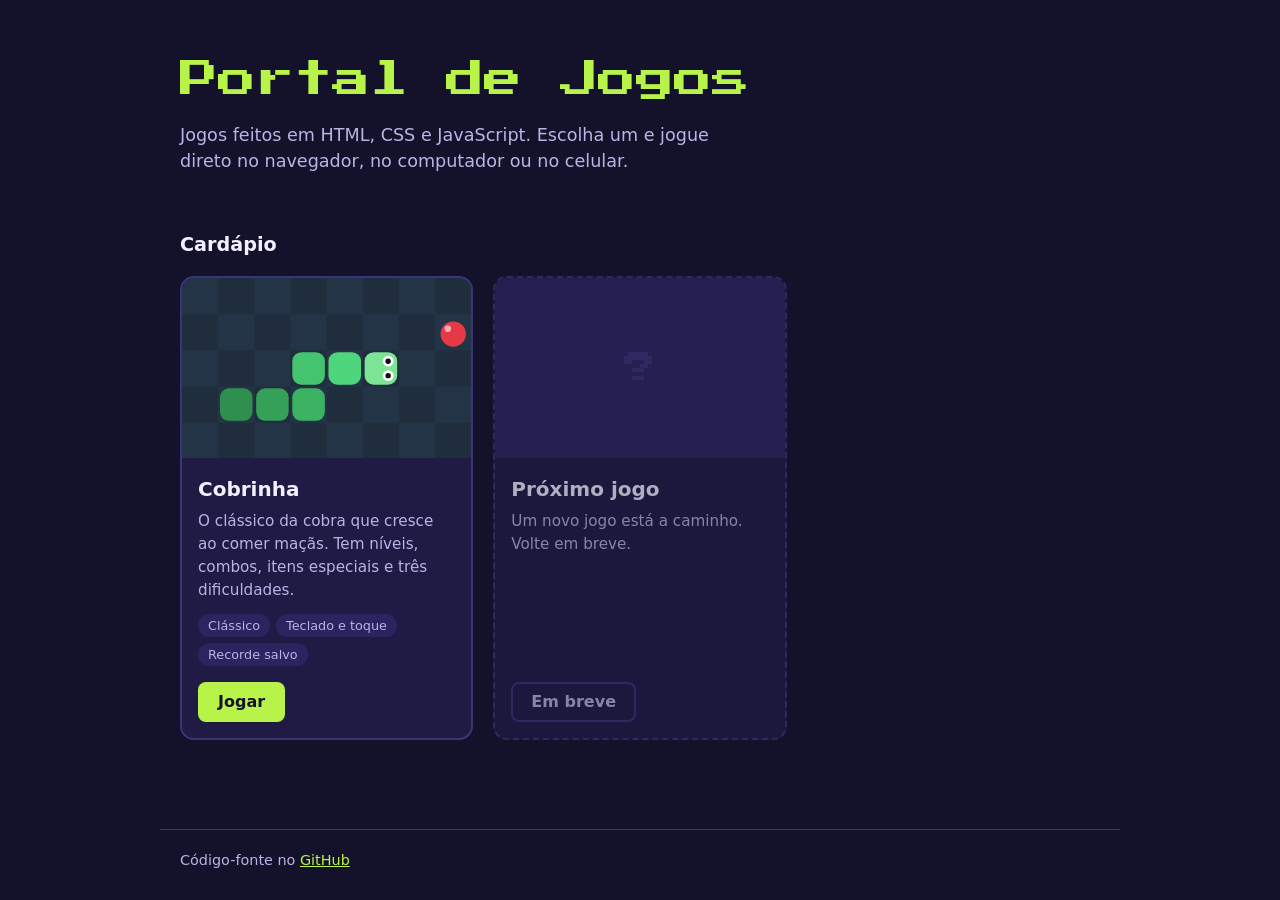
==== commit b4140c86: "reestruturação do portal de jogos" ====
--- a/index.html
+++ b/index.html
@@ -1,17 +1,31 @@
 <!DOCTYPE html>
-
 <html lang="pt-br">
     <head>
         <meta charset="UTF-8">
         <meta name="viewport" content="width=device-width, initial-scale=1.0">
-        <!--
-        <meta viewport>: importante para sites que funcionam em celular.
-        width=device-width -> a largura da página acompanha a do dispositivo.
-        initial-scale=1    -> sem zoom automático ao abrir a página.
-        -->
-        <title>Jogo da Cobrinha</title>
+        <meta name="description" content="Portal de jogos feitos em HTML, CSS e JavaScript. Escolha um jogo e jogue direto no navegador.">
+        <title>Portal de Jogos</title>
+
+        <!-- Fonte só do título. Se não carregar, o navegador usa "monospace". -->
+        <link rel="preconnect" href="https://fonts.googleapis.com">
+        <link rel="preconnect" href="https://fonts.gstatic.com" crossorigin>
+        <link href="https://fonts.googleapis.com/css2?family=Press+Start+2P&display=swap" rel="stylesheet">
 
         <style>
+            /* =========================================
+               PORTAL DE JOGOS - estilos da página inicial
+               ========================================= */
+
+            :root {
+                --fundo: #14122b;
+                --superficie: #1f1b45;
+                --superficie-clara: #2a2560;
+                --borda: #3a3478;
+                --texto: #f2f0ff;
+                --texto-suave: #b9b4e6;
+                --destaque: #b8f34a;      /* verde da cobrinha */
+                --destaque-texto: #14122b;
+            }
 
             * {
                 box-sizing: border-box;
@@ -19,1214 +33,280 @@
 
             body {
                 margin: 0;
-                padding: 15px;
                 min-height: 100vh;
-                font-family: 'Segoe UI', Arial, sans-serif;
-                background: linear-gradient(135deg, #667eea, #764ba2);
-                display: flex;
-                justify-content: center;
-                align-items: flex-start;
-            }
-
-            .container {
+                display: flex;
+                flex-direction: column;
+                background-color: var(--fundo);
+                color: var(--texto);
+                font-family: system-ui, -apple-system, 'Segoe UI', Roboto, Arial, sans-serif;
+                line-height: 1.5;
+            }
+
+            /* ---------- TOPO ---------- */
+            .topo,
+            main,
+            .rodape {
                 width: 100%;
-                max-width: 460px;
-                text-align: center;
-                background-color: rgb(255, 255, 255);
-                padding: 24px 20px;
-                border-radius: 20px;
-                box-shadow: 0px 10px 30px rgba(0, 0, 0, 0.45);
-            }
-
-            h1 {
-                margin: 0 0 15px;
-                font-size: 1.8em;
-            }
-
-            /* ---------- PAINEL DE INFORMAÇÕES ---------- */
-            .info {
+                max-width: 960px;
+                margin: 0 auto;
+                padding-left: 20px;
+                padding-right: 20px;
+            }
+
+            .topo {
+                padding-top: 56px;
+                padding-bottom: 24px;
+            }
+
+            .topo h1 {
+                margin: 0 0 16px;
+                font-family: 'Press Start 2P', monospace;
+                font-size: clamp(1.4rem, 5vw, 2.4rem);
+                line-height: 1.3;
+                font-weight: normal;
+                color: var(--destaque);
+            }
+
+            .topo p {
+                margin: 0;
+                max-width: 52ch;
+                font-size: 1.1rem;
+                color: var(--texto-suave);
+            }
+
+            /* ---------- CARDÁPIO ---------- */
+            main {
+                flex: 1;
+                padding-bottom: 48px;
+            }
+
+            .titulo-secao {
+                margin: 32px 0 16px;
+                font-size: 1.2rem;
+                color: var(--texto);
+            }
+
+            .cardapio {
+                list-style: none;
+                margin: 0;
+                padding: 0;
                 display: grid;
-                grid-template-columns: repeat(4, 1fr);
-                gap: 8px;
-            }
-
-            .card {
-                background-color: #f4f6f8;
-                border-radius: 10px;
-                padding: 8px 4px;
+                grid-template-columns: repeat(auto-fill, minmax(260px, 1fr));
+                gap: 20px;
+            }
+
+            .jogo {
                 display: flex;
                 flex-direction: column;
-            }
-
-            .card .rotulo {
-                font-size: 11px;
-                color: #666;
-            }
-
-            .card .valor {
-                font-size: 22px;
+                height: 100%;
+                overflow: hidden;
+                background-color: var(--superficie);
+                border: 2px solid var(--borda);
+                border-radius: 14px;
+                color: inherit;
+                text-decoration: none;
+                transition: transform 0.15s ease, border-color 0.15s ease;
+            }
+
+            a.jogo:hover {
+                transform: translateY(-4px);
+                border-color: var(--destaque);
+            }
+
+            a.jogo:focus-visible {
+                outline: 3px solid var(--destaque);
+                outline-offset: 3px;
+            }
+
+            .miniatura {
+                display: block;
+                width: 100%;
+                aspect-ratio: 16 / 10;
+                background-color: #1f2d3d;
+            }
+
+            .jogo-corpo {
+                display: flex;
+                flex-direction: column;
+                flex: 1;
+                padding: 16px;
+            }
+
+            .jogo-corpo h3 {
+                margin: 0 0 6px;
+                font-size: 1.25rem;
+            }
+
+            .jogo-corpo p {
+                margin: 0 0 12px;
+                color: var(--texto-suave);
+                font-size: 0.95rem;
+            }
+
+            .etiquetas {
+                list-style: none;
+                margin: 0 0 16px;
+                padding: 0;
+                display: flex;
+                flex-wrap: wrap;
+                gap: 6px;
+            }
+
+            .etiquetas li {
+                padding: 2px 10px;
+                border-radius: 999px;
+                background-color: var(--superficie-clara);
+                font-size: 0.8rem;
+                color: var(--texto-suave);
+            }
+
+            /* botão "Jogar" fica sempre no pé do card */
+            .jogar {
+                margin-top: auto;
+                align-self: flex-start;
+                padding: 8px 20px;
+                border-radius: 8px;
+                background-color: var(--destaque);
+                color: var(--destaque-texto);
                 font-weight: bold;
             }
 
-            .pontuacao .valor { color: #28a745; }
-            .recorde   .valor { color: #a72839; }
-            .nivel     .valor { color: #667eea; }
-            .combo     .valor { color: #f39c12; }
-
-            /* ---------- CONFIGURAÇÕES ---------- */
-            .config {
-                display: flex;
-                flex-wrap: wrap;
-                justify-content: center;
-                gap: 10px 20px;
-                margin-top: 15px;
-                font-size: 14px;
-                color: #444;
-            }
-
-            .config select {
-                padding: 4px 8px;
-                border-radius: 6px;
-                border: 1px solid #bbb;
-                font-size: 14px;
-            }
-
-            /* ---------- CANVAS ---------- */
-            #canvas {
-                width: 100%;
-                max-width: 400px;
-                height: auto;
-                aspect-ratio: 1 / 1;
-                border: 3px solid #333;
-                border-radius: 10px;
-                background-color: #1f2d3d;
-                display: block;
-                margin: 15px auto;
-                box-shadow: 0px 5px 15px rgba(0, 0, 0, 0.3);
-                touch-action: none;   /* permite deslizar o dedo sem rolar a página */
-            }
-
-            /* ---------- BOTÕES ---------- */
-            .controles {
-                margin-top: 10px;
-            }
-
-            button {
-                font-size: 16px;
-                cursor: pointer;
-                background-color: #28A745;
-                padding: 12px 22px;
-                color: white;
-                border: none;
-                border-radius: 8px;
-                margin: 5px;
-                transition: all 0.2s ease;
-            }
-
-            button:hover {
-                filter: brightness(1.1);
-            }
-
-            button:focus-visible {
-                outline: 3px solid #667eea;
-                outline-offset: 2px;
-            }
-
-            button.secundario {
-                background-color: #6c757d;
-            }
-
-            /* ---------- TECLADO NA TELA ---------- */
-            .teclas {
-                display: grid;
-                grid-template-columns: repeat(3, 50px);
-                gap: 5px;
-                justify-content: center;
-                margin: 15px auto;
-            }
-
-            .tecla {
-                width: 50px;
-                height: 50px;
-                padding: 0;
-                margin: 0;
-                background-color: #667eea;
-                color: #F0F0F0;
-                border-radius: 45px;
-                font-size: 20px;
+            /* ---------- CARD "EM BREVE" ---------- */
+            .jogo.em-breve {
+                border-style: dashed;
+                opacity: 0.7;
+            }
+
+            .miniatura.vazia {
                 display: flex;
                 align-items: center;
                 justify-content: center;
-                font-weight: bold;
-                touch-action: manipulation;
-                user-select: none;
-            }
-
-            .tecla:active {
-                background-color: #a72839;
-            }
-
-            .tecla.vazio {
+                background-color: var(--superficie-clara);
+                font-family: 'Press Start 2P', monospace;
+                font-size: 2rem;
+                color: var(--borda);
+            }
+
+            .em-breve .jogar {
                 background-color: transparent;
-                cursor: default;
-            }
-
-            /* ---------- INSTRUÇÕES ---------- */
-            .instrucoes {
-                margin-top: 20px;
-                padding: 15px;
-                background-color: #e9ecef;
-                border-radius: 10px;
-                font-size: 14px;
-                color: #555;
-                text-align: left;
-            }
-
-            .instrucoes h3 {
-                margin: 0 0 10px;
-                color: #333;
-                text-align: center;
-            }
-
-            .instrucoes p {
-                margin: 6px 0;
-            }
-
-            /* MEDIA QUERY - adaptação para celular */
-            @media (max-width: 600px){
-                h1 {
-                    font-size: 1.5em;
+                border: 2px solid var(--borda);
+                color: var(--texto-suave);
+                padding: 6px 18px;
+            }
+
+            /* ---------- RODAPÉ ---------- */
+            .rodape {
+                padding-top: 20px;
+                padding-bottom: 28px;
+                border-top: 1px solid var(--borda);
+                font-size: 0.9rem;
+                color: var(--texto-suave);
+            }
+
+            .rodape p {
+                margin: 0;
+            }
+
+            .rodape a {
+                color: var(--destaque);
+            }
+
+            /* ---------- ACESSIBILIDADE ---------- */
+            @media (prefers-reduced-motion: reduce) {
+                .jogo {
+                    transition: none;
                 }
-                .card .valor {
-                    font-size: 18px;
+                a.jogo:hover {
+                    transform: none;
                 }
-                button {
-                    padding: 10px 16px;
-                    font-size: 15px;
+            }
+
+            @media (max-width: 600px) {
+                .topo {
+                    padding-top: 36px;
                 }
             }
-
         </style>
     </head>
     <body>
 
-        <div class="container">
-            <h1>&#128013; Jogo da Cobrinha &#128517;</h1>
-
-            <div class="info">
-                <div class="card pontuacao">
-                    <span class="rotulo">Pontuação</span>
-                    <span class="valor" id="pontos">0</span>
-                </div>
-                <div class="card recorde">
-                    <span class="rotulo">Recorde</span>
-                    <span class="valor" id="recorde">0</span>
-                </div>
-                <div class="card nivel">
-                    <span class="rotulo">Nível</span>
-                    <span class="valor" id="nivel">1</span>
-                </div>
-                <div class="card combo">
-                    <span class="rotulo">Combo</span>
-                    <span class="valor" id="combo">-</span>
-                </div>
-            </div>
-
-            <div class="config">
-                <label>
-                    Dificuldade:
-                    <select id="dificuldade">
-                        <option value="facil">Fácil</option>
-                        <option value="medio" selected>Médio</option>
-                        <option value="dificil">Difícil</option>
-                    </select>
-                </label>
-                <label>
-                    <input type="checkbox" id="atravessar">
-                    Atravessar paredes
-                </label>
-            </div>
-
-            <canvas id="canvas" width="400" height="400"></canvas>
-
-            <div class="controles">
-                <button id="btnIniciar">Iniciar Jogo</button>
-                <button id="btnPausar">Pausar / Continuar</button>
-                <button id="btnSom" class="secundario">&#128266; Som: ligado</button>
-            </div>
-
-            <div class="teclas">
-                <div class="tecla vazio"></div>
-                <button class="tecla" data-dir="cima"     aria-label="Cima">&#9650;</button>
-                <div class="tecla vazio"></div>
-                <button class="tecla" data-dir="esquerda" aria-label="Esquerda">&#9668;</button>
-                <button class="tecla" data-dir="baixo"    aria-label="Baixo">&#9660;</button>
-                <button class="tecla" data-dir="direita"  aria-label="Direita">&#9658;</button>
-            </div>
-
-            <div class="instrucoes">
-                <h3>Como Jogar:</h3>
-                <p><strong>Controles:</strong> setas ou WASD. Espaço ou P pausa, Enter reinicia. No celular, deslize o dedo sobre o jogo.</p>
-                <p>&#127822; <strong>Maçã vermelha:</strong> +10 pontos e a cobra cresce. Coma uma atrás da outra em até 5 segundos para aumentar o combo (até x5).</p>
-                <p>&#11088; <strong>Maçã dourada:</strong> vale 50 pontos, mas some em 7 segundos.</p>
-                <p>&#10052;&#65039; <strong>Gelo:</strong> deixa o jogo mais lento por 6 segundos.</p>
-                <p>&#128200; A cada 5 maçãs você sobe de nível: o jogo acelera e, no Médio e no Difícil, surgem obstáculos &#129521;.</p>
-                <p>Não bata nas paredes (a menos que ative "Atravessar paredes"), nos obstáculos nem no próprio corpo.</p>
-            </div>
-        </div>
-
-        <script>
-
-            //=============================
-            // CONFIGURAÇÕES DO JOGO
-            //=============================
-            const canvas = document.getElementById('canvas');
-            const ctx = canvas.getContext('2d');
-
-            const tamanhoQuadrado = 20;                       // tamanho de cada quadrado
-            const tamanhoCanvas = 400;                        // tamanho "lógico" do desenho
-            const quantidadeQuadrados = tamanhoCanvas / tamanhoQuadrado;
-
-            // Deixa o desenho nítido em telas de alta densidade (retina / celulares)
-            const dpr = window.devicePixelRatio || 1;
-            canvas.width = tamanhoCanvas * dpr;
-            canvas.height = tamanhoCanvas * dpr;
-            ctx.scale(dpr, dpr);
-
-            // Regras de jogabilidade
-            const MACAS_POR_NIVEL   = 5;      // maçãs necessárias para subir de nível
-            const VELOCIDADE_MINIMA = 60;     // intervalo mínimo (ms) entre movimentos
-            const JANELA_COMBO      = 5000;   // tempo (ms) para manter o combo
-            const COMBO_MAXIMO      = 5;
-            const DURACAO_ESPECIAL  = 7000;   // tempo (ms) que a maçã dourada / gelo ficam na tela
-            const DURACAO_LENTO     = 6000;   // duração (ms) do efeito de gelo
-            const MAX_OBSTACULOS    = 25;
-
-            // Níveis de dificuldade
-            // velocidadeInicial = ms entre movimentos (menor = mais rápido)
-            const DIFICULDADES = {
-                facil:   { nome: 'Fácil',   velocidadeInicial: 220, passoVelocidade: 12, multiplicador: 1,   obstaculosPorNivel: 0 },
-                medio:   { nome: 'Médio',   velocidadeInicial: 160, passoVelocidade: 12, multiplicador: 1.5, obstaculosPorNivel: 1 },
-                dificil: { nome: 'Difícil', velocidadeInicial: 110, passoVelocidade: 10, multiplicador: 2,   obstaculosPorNivel: 2 }
-            };
-
-            const opostas = { cima: 'baixo', baixo: 'cima', esquerda: 'direita', direita: 'esquerda' };
-
-            const mapaTeclas = {
-                ArrowUp: 'cima', ArrowDown: 'baixo', ArrowLeft: 'esquerda', ArrowRight: 'direita',
-                w: 'cima', s: 'baixo', a: 'esquerda', d: 'direita'
-            };
-
-            //============================
-            // ELEMENTOS DA PÁGINA
-            //============================
-            const elPontos = document.getElementById('pontos');
-            const elRecorde = document.getElementById('recorde');
-            const elNivel = document.getElementById('nivel');
-            const elCombo = document.getElementById('combo');
-            const selDificuldade = document.getElementById('dificuldade');
-            const chkAtravessar = document.getElementById('atravessar');
-            const btnSom = document.getElementById('btnSom');
-
-            //============================
-            // VARIÁVEIS DO JOGO
-            //============================
-            let cobra;               // Array com as posições da cobra
-            let direcao;             // Direção atual
-            let filaDirecoes;        // Fila de comandos (até 2) - não perde cliques rápidos
-            let comida;              // Maçã vermelha
-            let especial;            // Maçã dourada ou gelo (ou null)
-            let obstaculos;          // Array de blocos
-            let pontos;
-            let nivel;
-            let macasComidas;
-            let combo;
-            let tempoDesdeComida;    // ms desde a última maçã (para o combo)
-            let efeitoLento;         // ms restantes do efeito de gelo
-            let recorde = 0;
-            let recordeBatido;       // true se bateu o recorde nesta partida
-
-            // 'inicial' | 'jogando' | 'pausado' | 'fim' | 'vitoria'
-            let estado = 'inicial';
-
-            let dificuldadeAtual = DIFICULDADES.medio;
-            let atravessarParedes = false;
-
-            // Controle do loop
-            let acumulador = 0;
-            let ultimoTempo = 0;
-
-            // Efeitos visuais
-            let particulas = [];
-            let textosFlutuantes = [];
-            let avisoNivel = 0;
-            let tremor = 0;
-
-            //============================
-            // RECORDE (um por dificuldade/modo)
-            //============================
-            function chaveRecorde(){
-                return 'recordeCobrinha_' + selDificuldade.value + (chkAtravessar.checked ? '_livre' : '');
-            }
-
-            function lerRecorde(){
-                try {
-                    return parseInt(localStorage.getItem(chaveRecorde()), 10) || 0;
-                } catch (erro) {
-                    return 0;   // localStorage pode estar bloqueado (modo privado)
-                }
-            }
-
-            function salvarRecorde(){
-                try {
-                    localStorage.setItem(chaveRecorde(), String(recorde));
-                } catch (erro) {
-                    // sem problemas, apenas não salva
-                }
-            }
-
-            //============================
-            // SONS (Web Audio API - sem arquivos externos)
-            //============================
-            let audioCtx = null;
-            let somLigado = true;
-
-            function tocarSom(freq, duracao = 0.1, tipo = 'square', volume = 0.05, freqFinal = null){
-                if(!somLigado){
-                    return;
-                }
-                try {
-                    if(!audioCtx){
-                        audioCtx = new (window.AudioContext || window.webkitAudioContext)();
-                    }
-                    if(audioCtx.state === 'suspended'){
-                        audioCtx.resume();
-                    }
-                    const agora = audioCtx.currentTime;
-                    const osc = audioCtx.createOscillator();
-                    const ganho = audioCtx.createGain();
-
-                    osc.type = tipo;
-                    osc.frequency.setValueAtTime(freq, agora);
-                    if(freqFinal){
-                        osc.frequency.exponentialRampToValueAtTime(freqFinal, agora + duracao);
-                    }
-                    ganho.gain.setValueAtTime(volume, agora);
-                    ganho.gain.exponentialRampToValueAtTime(0.0001, agora + duracao);
-
-                    osc.connect(ganho);
-                    ganho.connect(audioCtx.destination);
-                    osc.start(agora);
-                    osc.stop(agora + duracao);
-                } catch (erro) {
-                    // navegador sem suporte a áudio: ignora
-                }
-            }
-
-            function tocarSequencia(notas, tipo = 'triangle'){
-                notas.forEach((freq, i) => {
-                    setTimeout(() => tocarSom(freq, 0.12, tipo, 0.06), i * 90);
-                });
-            }
-
-            //============================
-            // PREPARAR / INICIAR O JOGO
-            //============================
-            function prepararJogo(){
-                dificuldadeAtual = DIFICULDADES[selDificuldade.value];
-                atravessarParedes = chkAtravessar.checked;
-
-                cobra = [
-                    { x: 10, y: 10 },
-                    { x: 9,  y: 10 },
-                    { x: 8,  y: 10 }
-                ];
-                direcao = 'direita';
-                filaDirecoes = [];
-                obstaculos = [];
-                comida = null;
-                especial = null;
-
-                pontos = 0;
-                nivel = 1;
-                macasComidas = 0;
-                combo = 0;
-                tempoDesdeComida = Infinity;
-                efeitoLento = 0;
-                recordeBatido = false;
-
-                particulas = [];
-                textosFlutuantes = [];
-                avisoNivel = 0;
-                tremor = 0;
-                acumulador = 0;
-
-                recorde = lerRecorde();
-                gerarComida();
-                atualizarPainel();
-            }
-
-            function iniciarJogo(){
-                prepararJogo();
-                estado = 'jogando';
-                tocarSom(440, 0.1, 'square', 0.05, 660);
-            }
-
-            function voltarParaTelaInicial(){
-                prepararJogo();
-                estado = 'inicial';
-            }
-
-            //===================================
-            // VELOCIDADE (calculada a partir do nível)
-            //===================================
-            function velocidadeBase(){
-                const v = dificuldadeAtual.velocidadeInicial - (nivel - 1) * dificuldadeAtual.passoVelocidade;
-                return Math.max(VELOCIDADE_MINIMA, v);   // nunca fica rápido demais (bug do original)
-            }
-
-            function intervaloAtual(){
-                return velocidadeBase() * (efeitoLento > 0 ? 1.7 : 1);
-            }
-
-            //===================================
-            // LOOP PRINCIPAL (requestAnimationFrame + acumulador de tempo)
-            //===================================
-            function loop(tempo){
-                requestAnimationFrame(loop);
-
-                // limita o dt para não "pular" tempo quando a aba fica em segundo plano
-                const dt = Math.min(tempo - ultimoTempo, 100);
-                ultimoTempo = tempo;
-
-                if(estado === 'jogando'){
-                    atualizarTempos(dt);
-
-                    acumulador += dt;
-                    let intervalo = intervaloAtual();
-                    while(acumulador >= intervalo && estado === 'jogando'){
-                        acumulador -= intervalo;
-                        atualizarJogo();
-                        intervalo = intervaloAtual();
-                    }
-                }
-
-                if(estado !== 'pausado'){
-                    atualizarEfeitosVisuais(dt);
-                }
-
-                desenhar();
-            }
-
-            // Cronômetros que só correm enquanto o jogo está rodando (pausa congela tudo)
-            function atualizarTempos(dt){
-                tempoDesdeComida += dt;
-
-                if(combo > 0 && tempoDesdeComida > JANELA_COMBO){
-                    combo = 0;
-                    atualizarPainel();
-                }
-
-                if(especial){
-                    especial.tempoRestante -= dt;
-                    if(especial.tempoRestante <= 0){
-                        especial = null;
-                    }
-                }
-
-                if(efeitoLento > 0){
-                    efeitoLento = Math.max(0, efeitoLento - dt);
-                }
-            }
-
-            function atualizarEfeitosVisuais(dt){
-                particulas.forEach(p => {
-                    p.x += p.vx * dt;
-                    p.y += p.vy * dt;
-                    p.vida -= dt;
-                });
-                particulas = particulas.filter(p => p.vida > 0);
-
-                textosFlutuantes.forEach(t => {
-                    t.y -= 0.03 * dt;
-                    t.vida -= dt;
-                });
-                textosFlutuantes = textosFlutuantes.filter(t => t.vida > 0);
-
-                if(avisoNivel > 0){
-                    avisoNivel -= dt;
-                }
-                tremor *= 0.9;
-            }
-
-            //===================================
-            // ATUALIZAR O JOGO (um "passo" da cobra)
-            //===================================
-            function atualizarJogo(){
-                // pega o próximo comando da fila (se houver)
-                if(filaDirecoes.length > 0){
-                    direcao = filaDirecoes.shift();
-                }
-
-                const cabeca = { ...cobra[0] };
-
-                switch(direcao){
-                    case 'cima':     cabeca.y--; break;
-                    case 'baixo':    cabeca.y++; break;
-                    case 'esquerda': cabeca.x--; break;
-                    case 'direita':  cabeca.x++; break;
-                }
-
-                // paredes: atravessa (modo livre) ou perde
-                if(atravessarParedes){
-                    cabeca.x = (cabeca.x + quantidadeQuadrados) % quantidadeQuadrados;
-                    cabeca.y = (cabeca.y + quantidadeQuadrados) % quantidadeQuadrados;
-                }else if(cabeca.x < 0 || cabeca.x >= quantidadeQuadrados ||
-                         cabeca.y < 0 || cabeca.y >= quantidadeQuadrados){
-                    fimDeJogo();
-                    return;
-                }
-
-                // colisão com obstáculos
-                if(obstaculos.some(o => o.x === cabeca.x && o.y === cabeca.y)){
-                    fimDeJogo();
-                    return;
-                }
-
-                // o que a cabeça encontrou?
-                const comeuComum = comida && cabeca.x === comida.x && cabeca.y === comida.y;
-                const comeuEspecial = especial && cabeca.x === especial.x && cabeca.y === especial.y;
-                const cresce = comeuComum || (comeuEspecial && especial.tipo === 'dourada');
-
-                // colisão com o próprio corpo.
-                // Se a cobra não vai crescer, a ponta do rabo sai do lugar, então pode ser pisada.
-                const corpo = cresce ? cobra : cobra.slice(0, -1);
-                if(corpo.some(p => p.x === cabeca.x && p.y === cabeca.y)){
-                    fimDeJogo();
-                    return;
-                }
-
-                cobra.unshift(cabeca);
-                if(!cresce){
-                    cobra.pop();
-                }
-
-                if(comeuComum){
-                    processarComidaComum(cabeca);
-                }
-                if(comeuEspecial){
-                    processarEspecial(cabeca);
-                }
-            }
-
-            //===================================
-            // COMIDA, PONTOS, COMBO E NÍVEIS
-            //===================================
-            function processarComidaComum(cabeca){
-                // combo: comer rápido multiplica os pontos
-                if(tempoDesdeComida <= JANELA_COMBO){
-                    combo = Math.min(combo + 1, COMBO_MAXIMO);
-                }else{
-                    combo = 1;
-                }
-                tempoDesdeComida = 0;
-
-                const ganho = Math.round(10 * dificuldadeAtual.multiplicador) * combo;
-                adicionarPontos(ganho, cabeca.x, cabeca.y);
-                criarParticulas(cabeca.x, cabeca.y, '#ff6b6b', 12);
-                tocarSom(520 + combo * 60, 0.09, 'square', 0.05, 780 + combo * 60);
-
-                macasComidas++;
-                if(macasComidas % MACAS_POR_NIVEL === 0){
-                    subirNivel();
-                }
-
-                gerarComida();
-                sortearEspecial();
-            }
-
-            function processarEspecial(cabeca){
-                const item = especial;
-                especial = null;
-
-                if(item.tipo === 'dourada'){
-                    adicionarPontos(Math.round(50 * dificuldadeAtual.multiplicador), cabeca.x, cabeca.y);
-                    criarParticulas(cabeca.x, cabeca.y, '#ffd700', 22);
-                    tocarSequencia([880, 1109, 1319]);
-                }else{
-                    adicionarPontos(Math.round(20 * dificuldadeAtual.multiplicador), cabeca.x, cabeca.y);
-                    efeitoLento = DURACAO_LENTO;
-                    criarParticulas(cabeca.x, cabeca.y, '#4cc9f0', 18);
-                    tocarSequencia([1200, 900, 600], 'sine');
-                }
-            }
-
-            function adicionarPontos(quantidade, x, y){
-                pontos += quantidade;
-
-                textosFlutuantes.push({
-                    texto: '+' + quantidade,
-                    x: x * tamanhoQuadrado + tamanhoQuadrado / 2,
-                    y: y * tamanhoQuadrado,
-                    vida: 900,
-                    vidaMax: 900
-                });
-
-                if(pontos > recorde){
-                    recorde = pontos;
-                    recordeBatido = true;
-                    salvarRecorde();
-                }
-                atualizarPainel();
-            }
-
-            function subirNivel(){
-                nivel++;
-                avisoNivel = 1500;
-                tocarSequencia([523, 659, 784]);
-
-                // novos obstáculos (longe da cabeça para não ser injusto)
-                for(let i = 0; i < dificuldadeAtual.obstaculosPorNivel && obstaculos.length < MAX_OBSTACULOS; i++){
-                    const cabeca = cobra[0];
-                    const celula = sortearCelulaLivre(c => Math.abs(c.x - cabeca.x) + Math.abs(c.y - cabeca.y) >= 5);
-                    if(celula){
-                        obstaculos.push(celula);
-                    }
-                }
-                atualizarPainel();
-            }
-
-            function sortearEspecial(){
-                if(especial || Math.random() >= 0.2){
-                    return;
-                }
-                const celula = sortearCelulaLivre();
-                if(!celula){
-                    return;
-                }
-                especial = {
-                    x: celula.x,
-                    y: celula.y,
-                    tipo: Math.random() < 0.6 ? 'dourada' : 'gelo',
-                    tempoRestante: DURACAO_ESPECIAL
-                };
-            }
-
-            //===================================
-            // CÉLULAS LIVRES E GERAÇÃO DA COMIDA
-            //===================================
-            function celulasLivres(){
-                const ocupadas = new Set();
-                cobra.forEach(p => ocupadas.add(p.x + ',' + p.y));
-                obstaculos.forEach(o => ocupadas.add(o.x + ',' + o.y));
-                [comida, especial].forEach(item => {
-                    if(item){
-                        ocupadas.add(item.x + ',' + item.y);
-                    }
-                });
-
-                const livres = [];
-                for(let y = 0; y < quantidadeQuadrados; y++){
-                    for(let x = 0; x < quantidadeQuadrados; x++){
-                        if(!ocupadas.has(x + ',' + y)){
-                            livres.push({ x, y });
-                        }
-                    }
-                }
-                return livres;
-            }
-
-            function sortearCelulaLivre(filtro){
-                let livres = celulasLivres();
-                if(filtro){
-                    livres = livres.filter(filtro);
-                }
-                if(livres.length === 0){
-                    return null;
-                }
-                return livres[Math.floor(Math.random() * livres.length)];
-            }
-
-            function gerarComida(){
-                const celula = sortearCelulaLivre();
-                if(!celula){
-                    // não sobrou nenhum espaço: o jogador venceu!
-                    vencerJogo();
-                    return;
-                }
-                comida = celula;
-            }
-
-            //============================
-            // FIM DE JOGO / VITÓRIA
-            //============================
-            function fimDeJogo(){
-                estado = 'fim';
-                tremor = 14;
-                tocarSom(300, 0.5, 'sawtooth', 0.08, 60);
-            }
-
-            function vencerJogo(){
-                estado = 'vitoria';
-                tocarSequencia([523, 659, 784, 1047]);
-            }
-
-            //============================
-            // MUDAR DIREÇÃO (com fila de comandos)
-            //============================
-            function mudarDirecao(novaDirecao){
-                if(estado !== 'jogando'){
-                    return;
-                }
-
-                // compara com o último comando da fila (ou com a direção atual)
-                const ultima = filaDirecoes.length > 0 ? filaDirecoes[filaDirecoes.length - 1] : direcao;
-
-                if(novaDirecao === ultima || novaDirecao === opostas[ultima]){
-                    return;
-                }
-                if(filaDirecoes.length < 2){
-                    filaDirecoes.push(novaDirecao);
-                }
-            }
-
-            //============================
-            // PAUSAR O JOGO
-            //============================
-            function pausarJogo(){
-                if(estado === 'jogando'){
-                    estado = 'pausado';
-                }else if(estado === 'pausado'){
-                    estado = 'jogando';
-                }
-            }
-
-            //============================
-            // PAINEL (HTML)
-            //============================
-            function atualizarPainel(){
-                elPontos.textContent = pontos;
-                elRecorde.textContent = recorde;
-                elNivel.textContent = nivel;
-                elCombo.textContent = combo > 0 ? 'x' + combo : '-';
-            }
-
-            //============================
-            // PARTÍCULAS
-            //============================
-            function criarParticulas(x, y, cor, quantidade){
-                const cx = x * tamanhoQuadrado + tamanhoQuadrado / 2;
-                const cy = y * tamanhoQuadrado + tamanhoQuadrado / 2;
-                for(let i = 0; i < quantidade; i++){
-                    const angulo = Math.random() * Math.PI * 2;
-                    const vel = 0.05 + Math.random() * 0.15;   // pixels por ms
-                    particulas.push({
-                        x: cx, y: cy,
-                        vx: Math.cos(angulo) * vel,
-                        vy: Math.sin(angulo) * vel,
-                        vida: 500, vidaMax: 500,
-                        cor: cor
-                    });
-                }
-            }
-
-            //=============================
-            // DESENHO
-            //=============================
-            function desenhar(){
-                ctx.save();
-                if(tremor > 0.5){
-                    ctx.translate((Math.random() - 0.5) * tremor, (Math.random() - 0.5) * tremor);
-                }
-
-                desenharTabuleiro();
-                desenharObstaculos();
-                desenharComida();
-                desenharEspecial();
-                desenharCobra();
-                desenharParticulas();
-                desenharAvisos();
-
-                ctx.restore();
-
-                desenharTelas();
-            }
-
-            function escreverTexto(texto, y, tamanho, cor = 'white', negrito = true, x = tamanhoCanvas / 2, alinhamento = 'center'){
-                ctx.font = (negrito ? 'bold ' : '') + tamanho + 'px Arial';
-                ctx.fillStyle = cor;
-                ctx.textAlign = alinhamento;
-                ctx.textBaseline = 'middle';
-                ctx.fillText(texto, x, y);
-            }
-
-            function retanguloArredondado(x, y, w, h, r){
-                ctx.beginPath();
-                ctx.moveTo(x + r, y);
-                ctx.arcTo(x + w, y,     x + w, y + h, r);
-                ctx.arcTo(x + w, y + h, x,     y + h, r);
-                ctx.arcTo(x,     y + h, x,     y,     r);
-                ctx.arcTo(x,     y,     x + w, y,     r);
-                ctx.closePath();
-            }
-
-            function desenharTabuleiro(){
-                // fundo xadrez
-                for(let y = 0; y < quantidadeQuadrados; y++){
-                    for(let x = 0; x < quantidadeQuadrados; x++){
-                        ctx.fillStyle = (x + y) % 2 === 0 ? '#1f2d3d' : '#243447';
-                        ctx.fillRect(x * tamanhoQuadrado, y * tamanhoQuadrado, tamanhoQuadrado, tamanhoQuadrado);
-                    }
-                }
-
-                // borda: vermelha = parede mortal, azul = pode atravessar
-                ctx.lineWidth = 4;
-                ctx.strokeStyle = atravessarParedes ? 'rgba(102, 126, 234, 0.6)' : 'rgba(231, 76, 60, 0.8)';
-                ctx.strokeRect(2, 2, tamanhoCanvas - 4, tamanhoCanvas - 4);
-            }
-
-            function desenharObstaculos(){
-                obstaculos.forEach(o => {
-                    const px = o.x * tamanhoQuadrado;
-                    const py = o.y * tamanhoQuadrado;
-                    ctx.fillStyle = '#6c757d';
-                    retanguloArredondado(px + 1, py + 1, tamanhoQuadrado - 2, tamanhoQuadrado - 2, 4);
-                    ctx.fill();
-                    ctx.fillStyle = 'rgba(255, 255, 255, 0.2)';
-                    ctx.fillRect(px + 4, py + 4, tamanhoQuadrado - 8, 4);
-                });
-            }
-
-            function desenharComida(){
-                if(!comida){
-                    return;
-                }
-                const cx = comida.x * tamanhoQuadrado + tamanhoQuadrado / 2;
-                const cy = comida.y * tamanhoQuadrado + tamanhoQuadrado / 2;
-
-                // maçã
-                ctx.fillStyle = '#e63946';
-                ctx.beginPath();
-                ctx.arc(cx, cy + 1, tamanhoQuadrado / 2 - 3, 0, Math.PI * 2);
-                ctx.fill();
-
-                // brilho
-                ctx.fillStyle = 'rgba(255, 255, 255, 0.6)';
-                ctx.beginPath();
-                ctx.arc(cx - 3, cy - 2, 2, 0, Math.PI * 2);
-                ctx.fill();
-
-                // folha
-                ctx.fillStyle = '#2ecc71';
-                ctx.beginPath();
-                ctx.ellipse(cx + 3, cy - 7, 3.5, 1.8, -0.5, 0, Math.PI * 2);
-                ctx.fill();
-            }
-
-            function desenharEspecial(){
-                if(!especial){
-                    return;
-                }
-                // pisca nos últimos 2 segundos para avisar que vai sumir
-                if(especial.tempoRestante < 2000 && Math.floor(performance.now() / 150) % 2 === 0){
-                    return;
-                }
-
-                const cx = especial.x * tamanhoQuadrado + tamanhoQuadrado / 2;
-                const cy = especial.y * tamanhoQuadrado + tamanhoQuadrado / 2;
-                const pulso = Math.sin(performance.now() / 120) * 1.2;
-                const raio = tamanhoQuadrado / 2 - 3 + pulso;
-
-                if(especial.tipo === 'dourada'){
-                    ctx.fillStyle = '#ffd700';
-                    ctx.beginPath();
-                    ctx.arc(cx, cy, raio, 0, Math.PI * 2);
-                    ctx.fill();
-                    ctx.strokeStyle = '#ff9f1c';
-                    ctx.lineWidth = 2;
-                    ctx.stroke();
-                    ctx.fillStyle = 'rgba(255, 255, 255, 0.7)';
-                    ctx.beginPath();
-                    ctx.arc(cx - 3, cy - 3, 2, 0, Math.PI * 2);
-                    ctx.fill();
-                }else{
-                    ctx.fillStyle = '#4cc9f0';
-                    ctx.beginPath();
-                    ctx.arc(cx, cy, raio, 0, Math.PI * 2);
-                    ctx.fill();
-                    // floco de neve simples
-                    ctx.strokeStyle = 'white';
-                    ctx.lineWidth = 1.5;
-                    for(let k = 0; k < 3; k++){
-                        const ang = k * Math.PI / 3;
-                        ctx.beginPath();
-                        ctx.moveTo(cx + Math.cos(ang) * 5, cy + Math.sin(ang) * 5);
-                        ctx.lineTo(cx - Math.cos(ang) * 5, cy - Math.sin(ang) * 5);
-                        ctx.stroke();
-                    }
-                }
-
-                // anel mostrando o tempo restante
-                const fracao = especial.tempoRestante / DURACAO_ESPECIAL;
-                ctx.strokeStyle = 'rgba(255, 255, 255, 0.85)';
-                ctx.lineWidth = 2;
-                ctx.beginPath();
-                ctx.arc(cx, cy, tamanhoQuadrado / 2, -Math.PI / 2, -Math.PI / 2 + Math.PI * 2 * fracao);
-                ctx.stroke();
-            }
-
-            function desenharCobra(){
-                const matiz = efeitoLento > 0 ? 195 : 130;   // fica azulada durante o gelo
-
-                // do rabo para a cabeça, para a cabeça ficar por cima
-                for(let i = cobra.length - 1; i >= 0; i--){
-                    const p = cobra[i];
-                    const t = cobra.length > 1 ? i / (cobra.length - 1) : 0;   // 0 = cabeça, 1 = rabo
-
-                    ctx.fillStyle = i === 0
-                        ? 'hsl(' + matiz + ', 70%, 62%)'
-                        : 'hsl(' + matiz + ', 60%, ' + (52 - t * 18) + '%)';
-
-                    retanguloArredondado(
-                        p.x * tamanhoQuadrado + 1,
-                        p.y * tamanhoQuadrado + 1,
-                        tamanhoQuadrado - 2,
-                        tamanhoQuadrado - 2,
-                        6
-                    );
-                    ctx.fill();
-
-                    if(i === 0){
-                        desenharOlhos(p);
-                    }
-                }
-            }
-
-            function desenharOlhos(p){
-                const cx = p.x * tamanhoQuadrado + tamanhoQuadrado / 2;
-                const cy = p.y * tamanhoQuadrado + tamanhoQuadrado / 2;
-
-                let olhos;
-                switch(direcao){
-                    case 'cima':     olhos = [[-4, -4], [4, -4]]; break;
-                    case 'baixo':    olhos = [[-4,  4], [4,  4]]; break;
-                    case 'esquerda': olhos = [[-4, -4], [-4, 4]]; break;
-                    default:         olhos = [[ 4, -4], [ 4, 4]]; break;
-                }
-
-                olhos.forEach(([ox, oy]) => {
-                    ctx.fillStyle = 'white';
-                    ctx.beginPath();
-                    ctx.arc(cx + ox, cy + oy, 3, 0, Math.PI * 2);
-                    ctx.fill();
-                    ctx.fillStyle = '#111';
-                    ctx.beginPath();
-                    ctx.arc(cx + ox, cy + oy, 1.5, 0, Math.PI * 2);
-                    ctx.fill();
-                });
-            }
-
-            function desenharParticulas(){
-                particulas.forEach(p => {
-                    ctx.globalAlpha = Math.max(0, p.vida / p.vidaMax);
-                    ctx.fillStyle = p.cor;
-                    ctx.beginPath();
-                    ctx.arc(p.x, p.y, 3, 0, Math.PI * 2);
-                    ctx.fill();
-                });
-                ctx.globalAlpha = 1;
-            }
-
-            function desenharAvisos(){
-                // pontos flutuantes
-                textosFlutuantes.forEach(t => {
-                    ctx.globalAlpha = Math.max(0, t.vida / t.vidaMax);
-                    escreverTexto(t.texto, t.y, 14, '#ffffff', true, t.x, 'center');
-                });
-                ctx.globalAlpha = 1;
-
-                // efeito de gelo ativo
-                if(efeitoLento > 0){
-                    escreverTexto('LENTO ' + (efeitoLento / 1000).toFixed(1) + 's', 18, 14, '#4cc9f0', true, 10, 'left');
-                }
-
-                // aviso de novo nível
-                if(avisoNivel > 0){
-                    ctx.globalAlpha = Math.min(1, avisoNivel / 400);
-                    escreverTexto('NÍVEL ' + nivel + '!', 110, 38, '#ffd166');
-                    ctx.globalAlpha = 1;
-                }
-            }
-
-            // Telas sobrepostas (início, pausa, fim, vitória)
-            function desenharTelas(){
-                if(estado === 'jogando'){
-                    return;
-                }
-
-                ctx.fillStyle = 'rgba(0, 0, 0, 0.72)';
-                ctx.fillRect(0, 0, tamanhoCanvas, tamanhoCanvas);
-
-                if(estado === 'inicial'){
-                    escreverTexto('COBRINHA', 130, 40);
-                    escreverTexto('Dificuldade: ' + dificuldadeAtual.nome, 185, 18, '#ffd166');
-                    escreverTexto(atravessarParedes ? 'Sem paredes' : 'Com paredes', 212, 16, '#cccccc', false);
-                    escreverTexto('Pressione ENTER ou toque aqui', 265, 16);
-                }else if(estado === 'pausado'){
-                    escreverTexto('PAUSADO', 190, 40);
-                    escreverTexto('ESPAÇO para continuar', 235, 16, '#cccccc', false);
-                }else if(estado === 'fim'){
-                    escreverTexto('FIM DE JOGO', 120, 40, '#ff6b6b');
-                    escreverTexto('Pontuação: ' + pontos, 175, 22);
-                    escreverTexto('Nível: ' + nivel, 205, 18, '#cccccc', false);
-                    if(recordeBatido){
-                        escreverTexto('NOVO RECORDE!', 245, 24, '#ffd166');
-                    }
-                    escreverTexto('ENTER para jogar de novo', 295, 16);
-                }else if(estado === 'vitoria'){
-                    escreverTexto('VOCÊ VENCEU!', 130, 40, '#ffd166');
-                    escreverTexto('A cobra ocupou o tabuleiro todo', 185, 16, '#cccccc', false);
-                    escreverTexto('Pontuação: ' + pontos, 225, 22);
-                    escreverTexto('ENTER para jogar de novo', 295, 16);
-                }
-            }
-
-            //===========================
-            // CONTROLE DE TECLADO
-            //===========================
-            document.addEventListener('keydown', function(event){
-                if(event.ctrlKey || event.metaKey || event.altKey){
-                    return;   // não atrapalha atalhos do navegador (Ctrl+R, etc.)
-                }
-
-                const tecla = event.key.length === 1 ? event.key.toLowerCase() : event.key;
-                const direcaoTecla = mapaTeclas[tecla];
-                const teclaDoJogo = direcaoTecla || tecla === 'Enter' || tecla === ' ' || tecla === 'p' || tecla === 'r';
-
-                if(!teclaDoJogo){
-                    return;
-                }
-
-                event.preventDefault();
-
-                // tira o foco de botões/selects: evita que Espaço/Enter "cliquem" no botão focado
-                if(document.activeElement && document.activeElement !== document.body){
-                    document.activeElement.blur();
-                }
-
-                if(event.repeat){
-                    return;
-                }
-
-                if(direcaoTecla){
-                    mudarDirecao(direcaoTecla);
-                }else if(tecla === 'Enter' || tecla === 'r'){
-                    iniciarJogo();
-                }else if(tecla === ' '){
-                    if(estado === 'jogando' || estado === 'pausado'){
-                        pausarJogo();
-                    }else{
-                        iniciarJogo();
-                    }
-                }else if(tecla === 'p'){
-                    pausarJogo();
-                }
-            });
-
-            //===========================
-            // BOTÕES, SELECTS E TECLADO NA TELA
-            //===========================
-            document.getElementById('btnIniciar').addEventListener('click', function(){
-                this.blur();
-                iniciarJogo();
-            });
-
-            document.getElementById('btnPausar').addEventListener('click', function(){
-                this.blur();
-                pausarJogo();
-            });
-
-            btnSom.addEventListener('click', function(){
-                somLigado = !somLigado;
-                this.textContent = somLigado ? '\u{1F50A} Som: ligado' : '\u{1F507} Som: desligado';
-                this.blur();
-            });
-
-            // trocar dificuldade/modo volta para a tela inicial
-            selDificuldade.addEventListener('change', function(){
-                this.blur();
-                voltarParaTelaInicial();
-            });
-
-            chkAtravessar.addEventListener('change', function(){
-                this.blur();
-                voltarParaTelaInicial();
-            });
-
-            document.querySelectorAll('.tecla[data-dir]').forEach(botao => {
-                botao.addEventListener('pointerdown', function(event){
-                    event.preventDefault();
-                    mudarDirecao(botao.dataset.dir);
-                });
-            });
-
-            //===========================
-            // DESLIZAR O DEDO (SWIPE) NO CANVAS
-            //===========================
-            let toque = null;
-
-            canvas.addEventListener('pointerdown', function(event){
-                toque = { x: event.clientX, y: event.clientY, moveu: false };
-            });
-
-            canvas.addEventListener('pointermove', function(event){
-                if(!toque){
-                    return;
-                }
-                const dx = event.clientX - toque.x;
-                const dy = event.clientY - toque.y;
-
-                if(Math.max(Math.abs(dx), Math.abs(dy)) >= 20){
-                    toque.moveu = true;
-                    if(Math.abs(dx) > Math.abs(dy)){
-                        mudarDirecao(dx > 0 ? 'direita' : 'esquerda');
-                    }else{
-                        mudarDirecao(dy > 0 ? 'baixo' : 'cima');
-                    }
-                    toque.x = event.clientX;
-                    toque.y = event.clientY;
-                }
-            });
-
-            canvas.addEventListener('pointerup', function(){
-                // toque simples: inicia ou retoma o jogo
-                if(toque && !toque.moveu){
-                    if(estado === 'pausado'){
-                        pausarJogo();
-                    }else if(estado !== 'jogando'){
-                        iniciarJogo();
-                    }
-                }
-                toque = null;
-            });
-
-            canvas.addEventListener('pointercancel', function(){ toque = null; });
-            canvas.addEventListener('pointerleave',  function(){ toque = null; });
-
-            // pausa sozinho se o jogador trocar de aba
-            document.addEventListener('visibilitychange', function(){
-                if(document.hidden && estado === 'jogando'){
-                    pausarJogo();
-                }
-            });
-
-            //===========================
-            // INÍCIO
-            //===========================
-            prepararJogo();
-            requestAnimationFrame(loop);
-
-        </script>
+        <header class="topo">
+            <h1>Portal de Jogos</h1>
+            <p>Jogos feitos em HTML, CSS e JavaScript. Escolha um e jogue direto no navegador, no computador ou no celular.</p>
+        </header>
+
+        <main>
+            <h2 class="titulo-secao">Cardápio</h2>
+
+            <ul class="cardapio">
+
+                <!-- ===== JOGO: COBRINHA ===== -->
+                <li>
+                    <a class="jogo" href="jogos/cobrinha/">
+                        <svg class="miniatura" viewBox="0 0 160 100" aria-hidden="true" focusable="false">
+                            <defs>
+                                <pattern id="xadrez" width="40" height="40" patternUnits="userSpaceOnUse">
+                                    <rect width="40" height="40" fill="#1f2d3d"/>
+                                    <rect width="20" height="20" fill="#243447"/>
+                                    <rect x="20" y="20" width="20" height="20" fill="#243447"/>
+                                </pattern>
+                            </defs>
+                            <rect width="160" height="100" fill="url(#xadrez)"/>
+
+                            <!-- corpo da cobra -->
+                            <rect x="21" y="61" width="18" height="18" rx="5" fill="#2f8f4e"/>
+                            <rect x="41" y="61" width="18" height="18" rx="5" fill="#35a057"/>
+                            <rect x="61" y="61" width="18" height="18" rx="5" fill="#3cb263"/>
+                            <rect x="61" y="41" width="18" height="18" rx="5" fill="#44c46f"/>
+                            <rect x="81" y="41" width="18" height="18" rx="5" fill="#4fd57b"/>
+                            <!-- cabeça -->
+                            <rect x="101" y="41" width="18" height="18" rx="5" fill="#7be495"/>
+                            <circle cx="114" cy="46" r="3" fill="#fff"/><circle cx="114" cy="46" r="1.5" fill="#111"/>
+                            <circle cx="114" cy="54" r="3" fill="#fff"/><circle cx="114" cy="54" r="1.5" fill="#111"/>
+
+                            <!-- maçã -->
+                            <circle cx="150" cy="31" r="7" fill="#e63946"/>
+                            <circle cx="147" cy="28" r="1.8" fill="rgba(255,255,255,0.6)"/>
+                        </svg>
+
+                        <div class="jogo-corpo">
+                            <h3>Cobrinha</h3>
+                            <p>O clássico da cobra que cresce ao comer maçãs. Tem níveis, combos, itens especiais e três dificuldades.</p>
+                            <ul class="etiquetas">
+                                <li>Clássico</li>
+                                <li>Teclado e toque</li>
+                                <li>Recorde salvo</li>
+                            </ul>
+                            <span class="jogar">Jogar</span>
+                        </div>
+                    </a>
+                </li>
+
+                <!-- ===== PRÓXIMO JOGO (reservado) =====
+                     Para publicar um novo jogo:
+                     1. crie a pasta jogos/nome-do-jogo/ com o index.html dele;
+                     2. copie o bloco <li> do jogo acima e troque título, texto e o href;
+                     3. apague este bloco de "Em breve" quando não precisar mais dele. -->
+                <li>
+                    <div class="jogo em-breve" aria-disabled="true">
+                        <div class="miniatura vazia" aria-hidden="true">?</div>
+                        <div class="jogo-corpo">
+                            <h3>Próximo jogo</h3>
+                            <p>Um novo jogo está a caminho. Volte em breve.</p>
+                            <span class="jogar">Em breve</span>
+                        </div>
+                    </div>
+                </li>
+
+            </ul>
+        </main>
+
+        <footer class="rodape">
+            <p>
+                Código-fonte no
+                <a href="https://github.com/SEU-USUARIO/SEU-REPOSITORIO">GitHub</a>
+            </p>
+        </footer>
 
     </body>
 </html>
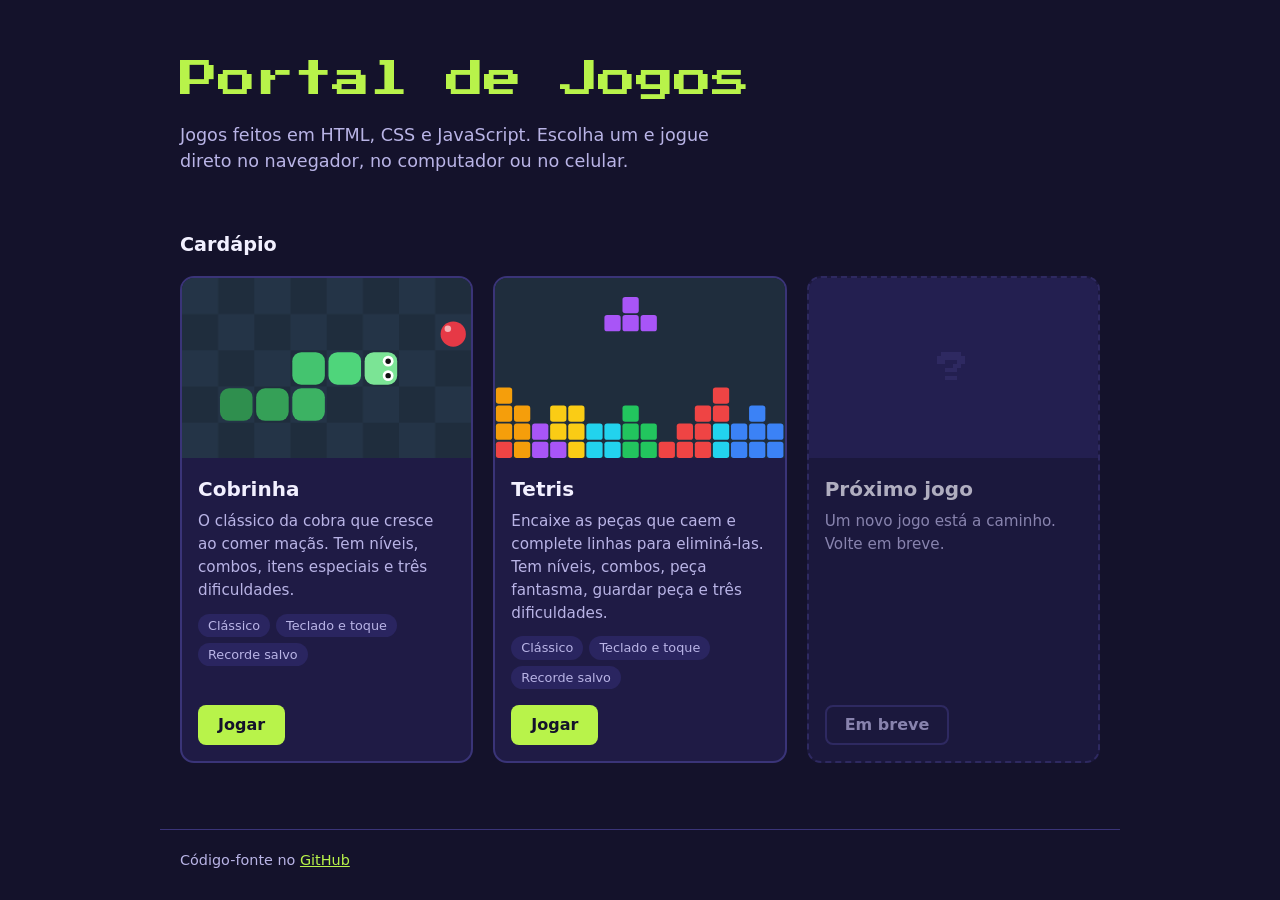
==== commit 999978a2: "atualizando portal" ====
--- a/index.html
+++ b/index.html
@@ -272,6 +272,71 @@
                         <div class="jogo-corpo">
                             <h3>Cobrinha</h3>
                             <p>O clássico da cobra que cresce ao comer maçãs. Tem níveis, combos, itens especiais e três dificuldades.</p>
+                            <ul class="etiquetas">
+                                <li>Clássico</li>
+                                <li>Teclado e toque</li>
+                                <li>Recorde salvo</li>
+                            </ul>
+                            <span class="jogar">Jogar</span>
+                        </div>
+                    </a>
+                </li>
+
+                <!-- ===== JOGO: TETRIS ===== -->
+                <li>
+                    <a class="jogo" href="jogos/tetris/">
+                        <svg class="miniatura" viewBox="0 0 160 100" aria-hidden="true" focusable="false">
+                            <rect width="160" height="100" fill="#1f2d3d"/>
+                            <rect x="70.5" y="10.5" width="9" height="9" rx="1.5" fill="#a855f7"/>
+                            <rect x="60.5" y="20.5" width="9" height="9" rx="1.5" fill="#a855f7"/>
+                            <rect x="70.5" y="20.5" width="9" height="9" rx="1.5" fill="#a855f7"/>
+                            <rect x="80.5" y="20.5" width="9" height="9" rx="1.5" fill="#a855f7"/>
+                            <rect x="0.5" y="60.5" width="9" height="9" rx="1.5" fill="#f59e0b"/>
+                            <rect x="120.5" y="60.5" width="9" height="9" rx="1.5" fill="#ef4444"/>
+                            <rect x="0.5" y="70.5" width="9" height="9" rx="1.5" fill="#f59e0b"/>
+                            <rect x="10.5" y="70.5" width="9" height="9" rx="1.5" fill="#f59e0b"/>
+                            <rect x="30.5" y="70.5" width="9" height="9" rx="1.5" fill="#facc15"/>
+                            <rect x="40.5" y="70.5" width="9" height="9" rx="1.5" fill="#facc15"/>
+                            <rect x="70.5" y="70.5" width="9" height="9" rx="1.5" fill="#22c55e"/>
+                            <rect x="110.5" y="70.5" width="9" height="9" rx="1.5" fill="#ef4444"/>
+                            <rect x="120.5" y="70.5" width="9" height="9" rx="1.5" fill="#ef4444"/>
+                            <rect x="140.5" y="70.5" width="9" height="9" rx="1.5" fill="#3b82f6"/>
+                            <rect x="0.5" y="80.5" width="9" height="9" rx="1.5" fill="#f59e0b"/>
+                            <rect x="10.5" y="80.5" width="9" height="9" rx="1.5" fill="#f59e0b"/>
+                            <rect x="20.5" y="80.5" width="9" height="9" rx="1.5" fill="#a855f7"/>
+                            <rect x="30.5" y="80.5" width="9" height="9" rx="1.5" fill="#facc15"/>
+                            <rect x="40.5" y="80.5" width="9" height="9" rx="1.5" fill="#facc15"/>
+                            <rect x="50.5" y="80.5" width="9" height="9" rx="1.5" fill="#22d3ee"/>
+                            <rect x="60.5" y="80.5" width="9" height="9" rx="1.5" fill="#22d3ee"/>
+                            <rect x="70.5" y="80.5" width="9" height="9" rx="1.5" fill="#22c55e"/>
+                            <rect x="80.5" y="80.5" width="9" height="9" rx="1.5" fill="#22c55e"/>
+                            <rect x="100.5" y="80.5" width="9" height="9" rx="1.5" fill="#ef4444"/>
+                            <rect x="110.5" y="80.5" width="9" height="9" rx="1.5" fill="#ef4444"/>
+                            <rect x="120.5" y="80.5" width="9" height="9" rx="1.5" fill="#22d3ee"/>
+                            <rect x="130.5" y="80.5" width="9" height="9" rx="1.5" fill="#3b82f6"/>
+                            <rect x="140.5" y="80.5" width="9" height="9" rx="1.5" fill="#3b82f6"/>
+                            <rect x="150.5" y="80.5" width="9" height="9" rx="1.5" fill="#3b82f6"/>
+                            <rect x="0.5" y="90.5" width="9" height="9" rx="1.5" fill="#ef4444"/>
+                            <rect x="10.5" y="90.5" width="9" height="9" rx="1.5" fill="#f59e0b"/>
+                            <rect x="20.5" y="90.5" width="9" height="9" rx="1.5" fill="#a855f7"/>
+                            <rect x="30.5" y="90.5" width="9" height="9" rx="1.5" fill="#a855f7"/>
+                            <rect x="40.5" y="90.5" width="9" height="9" rx="1.5" fill="#facc15"/>
+                            <rect x="50.5" y="90.5" width="9" height="9" rx="1.5" fill="#22d3ee"/>
+                            <rect x="60.5" y="90.5" width="9" height="9" rx="1.5" fill="#22d3ee"/>
+                            <rect x="70.5" y="90.5" width="9" height="9" rx="1.5" fill="#22c55e"/>
+                            <rect x="80.5" y="90.5" width="9" height="9" rx="1.5" fill="#22c55e"/>
+                            <rect x="90.5" y="90.5" width="9" height="9" rx="1.5" fill="#ef4444"/>
+                            <rect x="100.5" y="90.5" width="9" height="9" rx="1.5" fill="#ef4444"/>
+                            <rect x="110.5" y="90.5" width="9" height="9" rx="1.5" fill="#ef4444"/>
+                            <rect x="120.5" y="90.5" width="9" height="9" rx="1.5" fill="#22d3ee"/>
+                            <rect x="130.5" y="90.5" width="9" height="9" rx="1.5" fill="#3b82f6"/>
+                            <rect x="140.5" y="90.5" width="9" height="9" rx="1.5" fill="#3b82f6"/>
+                            <rect x="150.5" y="90.5" width="9" height="9" rx="1.5" fill="#3b82f6"/>
+                        </svg>
+
+                        <div class="jogo-corpo">
+                            <h3>Tetris</h3>
+                            <p>Encaixe as peças que caem e complete linhas para eliminá-las. Tem níveis, combos, peça fantasma, guardar peça e três dificuldades.</p>
                             <ul class="etiquetas">
                                 <li>Clássico</li>
                                 <li>Teclado e toque</li>
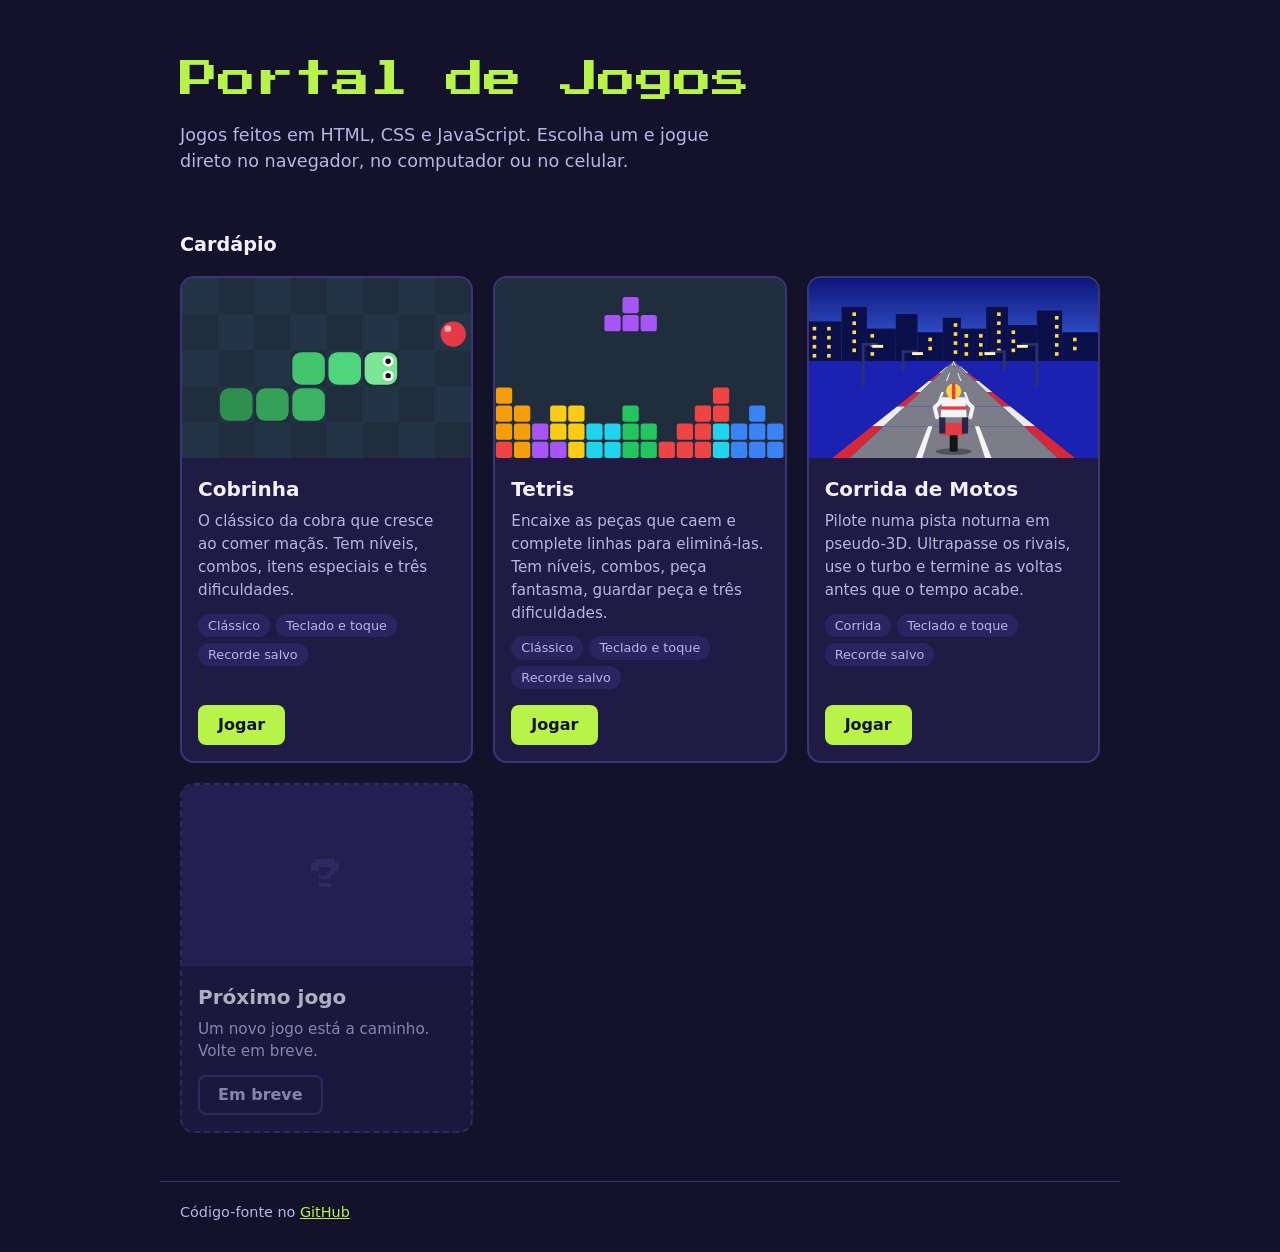
==== commit 5a4ec8d8: "jogo moto" ====
--- a/index.html
+++ b/index.html
@@ -347,6 +347,141 @@
                     </a>
                 </li>
 
+                <!-- ===== JOGO: CORRIDA DE MOTOS ===== -->
+                <li>
+                    <a class="jogo" href="jogos/motos/">
+                        <svg class="miniatura" viewBox="0 0 160 100" aria-hidden="true" focusable="false">
+                            <defs>
+                                <linearGradient id="ceuMotos" x1="0" y1="0" x2="0" y2="1">
+                                    <stop offset="0" stop-color="#0d1678"/>
+                                    <stop offset="1" stop-color="#3f66e8"/>
+                                </linearGradient>
+                            </defs>
+                            <rect width="160" height="46" fill="url(#ceuMotos)"/>
+                                                        <rect x="0" y="24" width="18" height="22" fill="#0b0f4a"/>
+                            <rect x="2" y="27" width="2" height="2" fill="#ffd84a"/>
+                            <rect x="10" y="27" width="2" height="2" fill="#ffd84a"/>
+                            <rect x="2" y="32" width="2" height="2" fill="#ffd84a"/>
+                            <rect x="10" y="32" width="2" height="2" fill="#ffd84a"/>
+                            <rect x="2" y="37" width="2" height="2" fill="#ffd84a"/>
+                            <rect x="10" y="37" width="2" height="2" fill="#ffd84a"/>
+                            <rect x="2" y="42" width="2" height="2" fill="#ffd84a"/>
+                            <rect x="10" y="42" width="2" height="2" fill="#ffd84a"/>
+                            <rect x="18" y="16" width="14" height="30" fill="#0b0f4a"/>
+                            <rect x="24" y="19" width="2" height="2" fill="#ffd84a"/>
+                            <rect x="24" y="24" width="2" height="2" fill="#ffd84a"/>
+                            <rect x="24" y="29" width="2" height="2" fill="#ffd84a"/>
+                            <rect x="24" y="34" width="2" height="2" fill="#ffd84a"/>
+                            <rect x="24" y="39" width="2" height="2" fill="#ffd84a"/>
+                            <rect x="32" y="28" width="16" height="18" fill="#0b0f4a"/>
+                            <rect x="34" y="31" width="2" height="2" fill="#ffd84a"/>
+                            <rect x="34" y="36" width="2" height="2" fill="#ffd84a"/>
+                            <rect x="34" y="41" width="2" height="2" fill="#ffd84a"/>
+                            <rect x="48" y="20" width="12" height="26" fill="#0b0f4a"/>
+                            <rect x="60" y="30" width="14" height="16" fill="#0b0f4a"/>
+                            <rect x="66" y="33" width="2" height="2" fill="#ffd84a"/>
+                            <rect x="66" y="38" width="2" height="2" fill="#ffd84a"/>
+                            <rect x="74" y="22" width="10" height="24" fill="#0b0f4a"/>
+                            <rect x="80" y="25" width="2" height="2" fill="#ffd84a"/>
+                            <rect x="80" y="30" width="2" height="2" fill="#ffd84a"/>
+                            <rect x="80" y="35" width="2" height="2" fill="#ffd84a"/>
+                            <rect x="80" y="40" width="2" height="2" fill="#ffd84a"/>
+                            <rect x="84" y="28" width="14" height="18" fill="#0b0f4a"/>
+                            <rect x="86" y="31" width="2" height="2" fill="#ffd84a"/>
+                            <rect x="94" y="31" width="2" height="2" fill="#ffd84a"/>
+                            <rect x="86" y="36" width="2" height="2" fill="#ffd84a"/>
+                            <rect x="94" y="36" width="2" height="2" fill="#ffd84a"/>
+                            <rect x="86" y="41" width="2" height="2" fill="#ffd84a"/>
+                            <rect x="94" y="41" width="2" height="2" fill="#ffd84a"/>
+                            <rect x="98" y="16" width="12" height="30" fill="#0b0f4a"/>
+                            <rect x="104" y="19" width="2" height="2" fill="#ffd84a"/>
+                            <rect x="104" y="24" width="2" height="2" fill="#ffd84a"/>
+                            <rect x="104" y="29" width="2" height="2" fill="#ffd84a"/>
+                            <rect x="104" y="34" width="2" height="2" fill="#ffd84a"/>
+                            <rect x="104" y="39" width="2" height="2" fill="#ffd84a"/>
+                            <rect x="110" y="26" width="16" height="20" fill="#0b0f4a"/>
+                            <rect x="112" y="29" width="2" height="2" fill="#ffd84a"/>
+                            <rect x="112" y="34" width="2" height="2" fill="#ffd84a"/>
+                            <rect x="112" y="39" width="2" height="2" fill="#ffd84a"/>
+                            <rect x="126" y="18" width="14" height="28" fill="#0b0f4a"/>
+                            <rect x="136" y="21" width="2" height="2" fill="#ffd84a"/>
+                            <rect x="136" y="26" width="2" height="2" fill="#ffd84a"/>
+                            <rect x="136" y="31" width="2" height="2" fill="#ffd84a"/>
+                            <rect x="136" y="36" width="2" height="2" fill="#ffd84a"/>
+                            <rect x="136" y="41" width="2" height="2" fill="#ffd84a"/>
+                            <rect x="140" y="30" width="20" height="16" fill="#0b0f4a"/>
+                            <rect x="146" y="33" width="2" height="2" fill="#ffd84a"/>
+                            <rect x="146" y="38" width="2" height="2" fill="#ffd84a"/>
+                                                        <rect x="0" y="46" width="160" height="54" fill="#1b21b0"/>
+                            <polygon points="80.0,46 80.0,46 76.8,49 76.2,49" fill="#d62839"/>
+                            <polygon points="80.0,46 80.0,46 83.8,49 83.2,49" fill="#d62839"/>
+                            <polygon points="80.0,46 80.0,46 83.2,49 76.8,49" fill="#7d7d89"/>
+                            <polygon points="79.8,46 80.2,46 79.1,49 78.8,49" fill="#f4f4f4"/>
+                            <polygon points="79.8,46 80.2,46 81.2,49 80.9,49" fill="#f4f4f4"/>
+                            <polygon points="76.2,49 76.8,49 73.0,52.5 71.9,52.5" fill="#ececec"/>
+                            <polygon points="83.2,49 83.8,49 88.1,52.5 87.0,52.5" fill="#ececec"/>
+                            <polygon points="76.8,49 83.2,49 87.0,52.5 73.0,52.5" fill="#7d7d89"/>
+                            <polygon points="71.9,52.5 73.0,52.5 68.2,57 66.2,57" fill="#d62839"/>
+                            <polygon points="87.0,52.5 88.1,52.5 93.8,57 91.8,57" fill="#d62839"/>
+                            <polygon points="73.0,52.5 87.0,52.5 91.8,57 68.2,57" fill="#7d7d89"/>
+                            <polygon points="77.5,52.5 77.9,52.5 76.4,57 75.7,57" fill="#f4f4f4"/>
+                            <polygon points="82.1,52.5 82.5,52.5 84.3,57 83.6,57" fill="#f4f4f4"/>
+                            <polygon points="66.2,57 68.2,57 61.7,63 58.7,63" fill="#ececec"/>
+                            <polygon points="91.8,57 93.8,57 101.3,63 98.3,63" fill="#ececec"/>
+                            <polygon points="68.2,57 91.8,57 98.3,63 61.7,63" fill="#7d7d89"/>
+                            <polygon points="58.7,63 61.7,63 53.1,71 48.7,71" fill="#d62839"/>
+                            <polygon points="98.3,63 101.3,63 111.3,71 106.9,71" fill="#d62839"/>
+                            <polygon points="61.7,63 98.3,63 106.9,71 53.1,71" fill="#7d7d89"/>
+                            <polygon points="73.3,63 74.5,63 71.9,71 70.2,71" fill="#f4f4f4"/>
+                            <polygon points="85.5,63 86.7,63 89.8,71 88.1,71" fill="#f4f4f4"/>
+                            <polygon points="48.7,71 53.1,71 41.3,82 34.9,82" fill="#ececec"/>
+                            <polygon points="106.9,71 111.3,71 125.1,82 118.7,82" fill="#ececec"/>
+                            <polygon points="53.1,71 106.9,71 118.7,82 41.3,82" fill="#7d7d89"/>
+                            <polygon points="34.9,82 41.3,82 22.0,100 12.3,100" fill="#d62839"/>
+                            <polygon points="118.7,82 125.1,82 147.7,100 138.0,100" fill="#d62839"/>
+                            <polygon points="41.3,82 118.7,82 138.0,100 22.0,100" fill="#7d7d89"/>
+                            <polygon points="65.9,82 68.3,82 62.5,100 58.9,100" fill="#f4f4f4"/>
+                            <polygon points="91.7,82 94.1,82 101.1,100 97.5,100" fill="#f4f4f4"/>
+                            <rect x="29.2" y="36" width="1.6" height="24" fill="#2b3170"/>
+                            <rect x="30" y="36" width="8" height="1.4" fill="#2b3170"/>
+                            <rect x="35" y="37" width="6" height="1.6" fill="#fff6b0"/>
+                            <rect x="125.2" y="36" width="1.6" height="24" fill="#2b3170"/>
+                            <rect x="118" y="36" width="8" height="1.4" fill="#2b3170"/>
+                            <rect x="115" y="37" width="6" height="1.6" fill="#fff6b0"/>
+                            <rect x="51.2" y="40" width="1.6" height="12" fill="#2b3170"/>
+                            <rect x="52" y="40" width="8" height="1.4" fill="#2b3170"/>
+                            <rect x="57" y="41" width="6" height="1.6" fill="#fff6b0"/>
+                            <rect x="107.2" y="40" width="1.6" height="12" fill="#2b3170"/>
+                            <rect x="100" y="40" width="8" height="1.4" fill="#2b3170"/>
+                            <rect x="97" y="41" width="6" height="1.6" fill="#fff6b0"/>
+                            
+<ellipse cx="80" cy="96" rx="10" ry="1.8" fill="rgba(0,0,0,0.35)"/>
+<rect x="77.8" y="85" width="4.4" height="11" fill="#141414"/>
+<polygon points="73.5,87 86.5,87 85,80 75,80" fill="#e63946"/>
+<rect x="72" y="77" width="3.4" height="9" fill="#26264a"/>
+<rect x="84.6" y="77" width="3.4" height="9" fill="#26264a"/>
+<polygon points="72.8,77 87.2,77 86.4,66 73.6,66" fill="#f4f4f4"/>
+<rect x="72.8" y="71" width="14.4" height="1.8" fill="#e63946"/>
+<polyline points="74,67.5 69.5,71.5 70.8,77" fill="none" stroke="#f4f4f4" stroke-width="2.2" stroke-linecap="round" stroke-linejoin="round"/>
+<polyline points="86,67.5 90.5,71.5 89.2,77" fill="none" stroke="#f4f4f4" stroke-width="2.2" stroke-linecap="round" stroke-linejoin="round"/>
+<circle cx="80" cy="62.5" r="4.2" fill="#ffd23f"/>
+<rect x="79.1" y="58" width="1.8" height="9" fill="#e63946"/>
+
+                        </svg>
+
+                        <div class="jogo-corpo">
+                            <h3>Corrida de Motos</h3>
+                            <p>Pilote numa pista noturna em pseudo-3D. Ultrapasse os rivais, use o turbo e termine as voltas antes que o tempo acabe.</p>
+                            <ul class="etiquetas">
+                                <li>Corrida</li>
+                                <li>Teclado e toque</li>
+                                <li>Recorde salvo</li>
+                            </ul>
+                            <span class="jogar">Jogar</span>
+                        </div>
+                    </a>
+                </li>
+
                 <!-- ===== PRÓXIMO JOGO (reservado) =====
                      Para publicar um novo jogo:
                      1. crie a pasta jogos/nome-do-jogo/ com o index.html dele;
